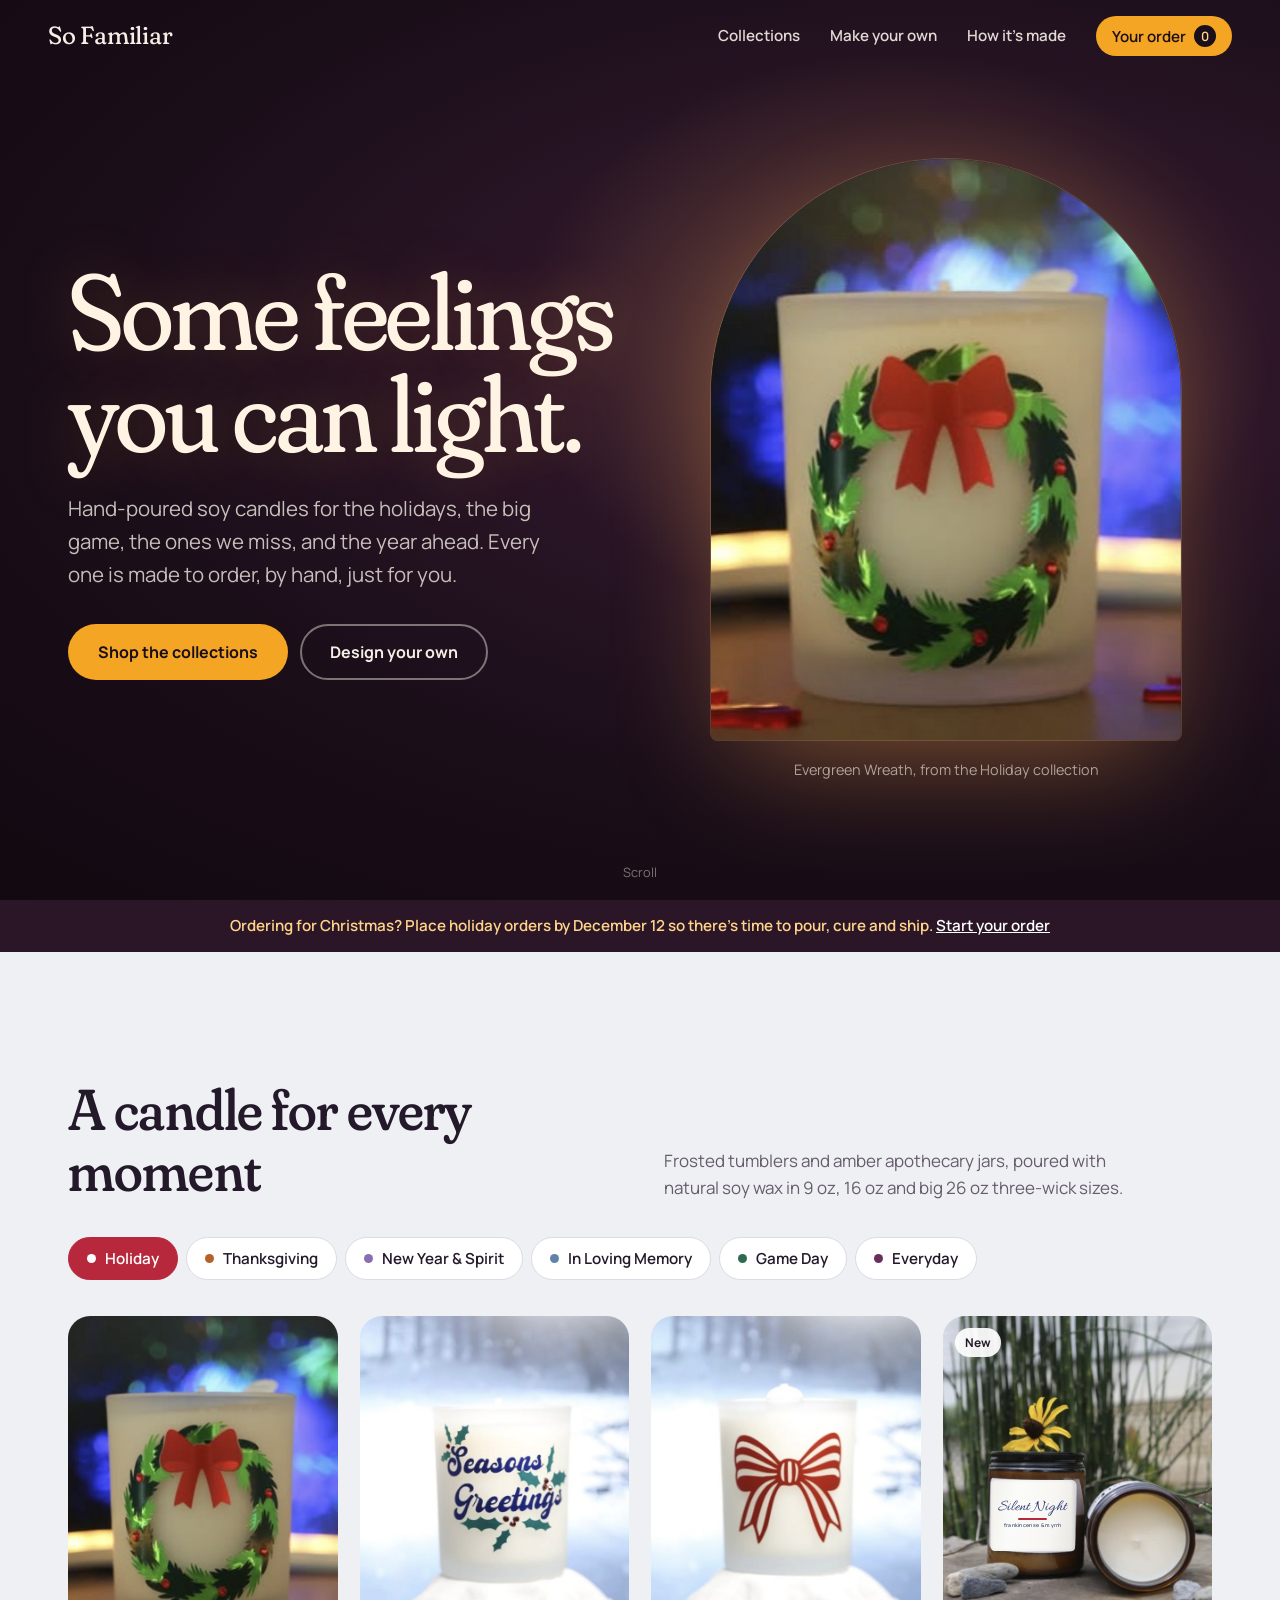
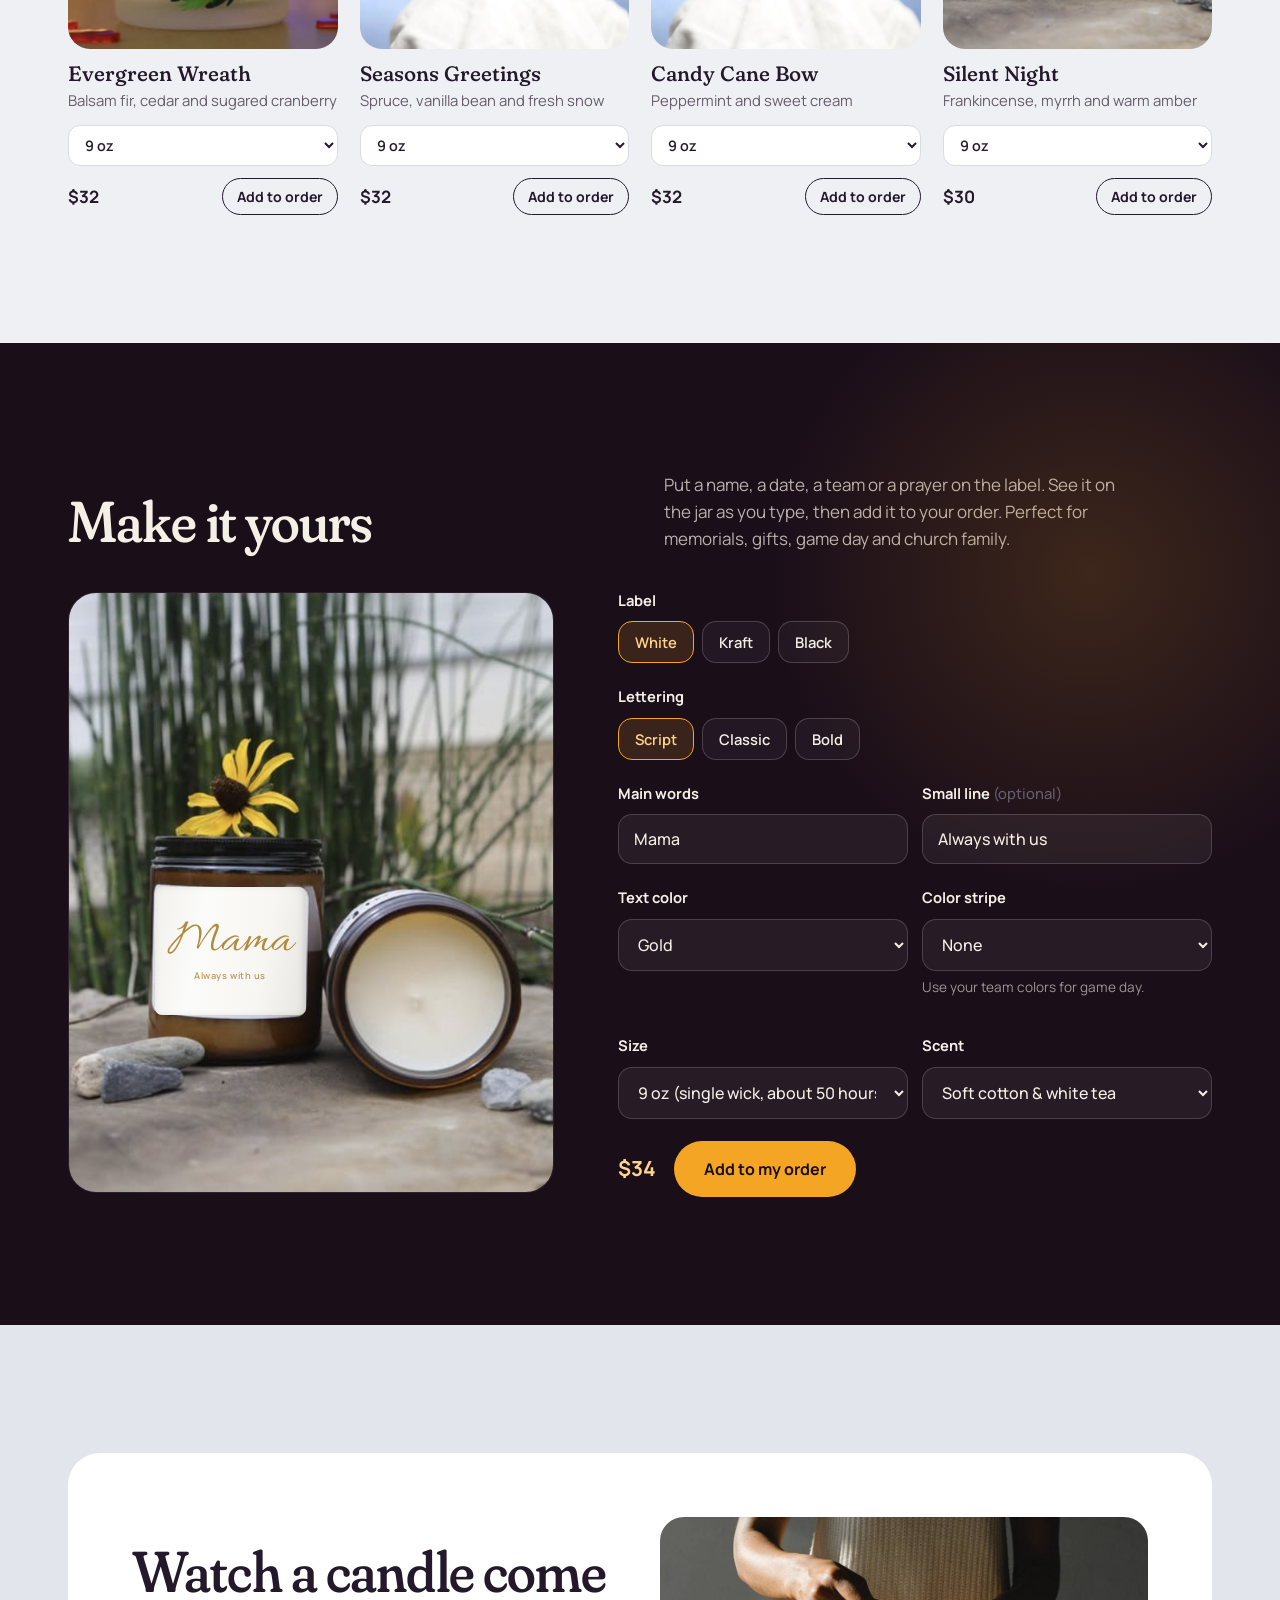
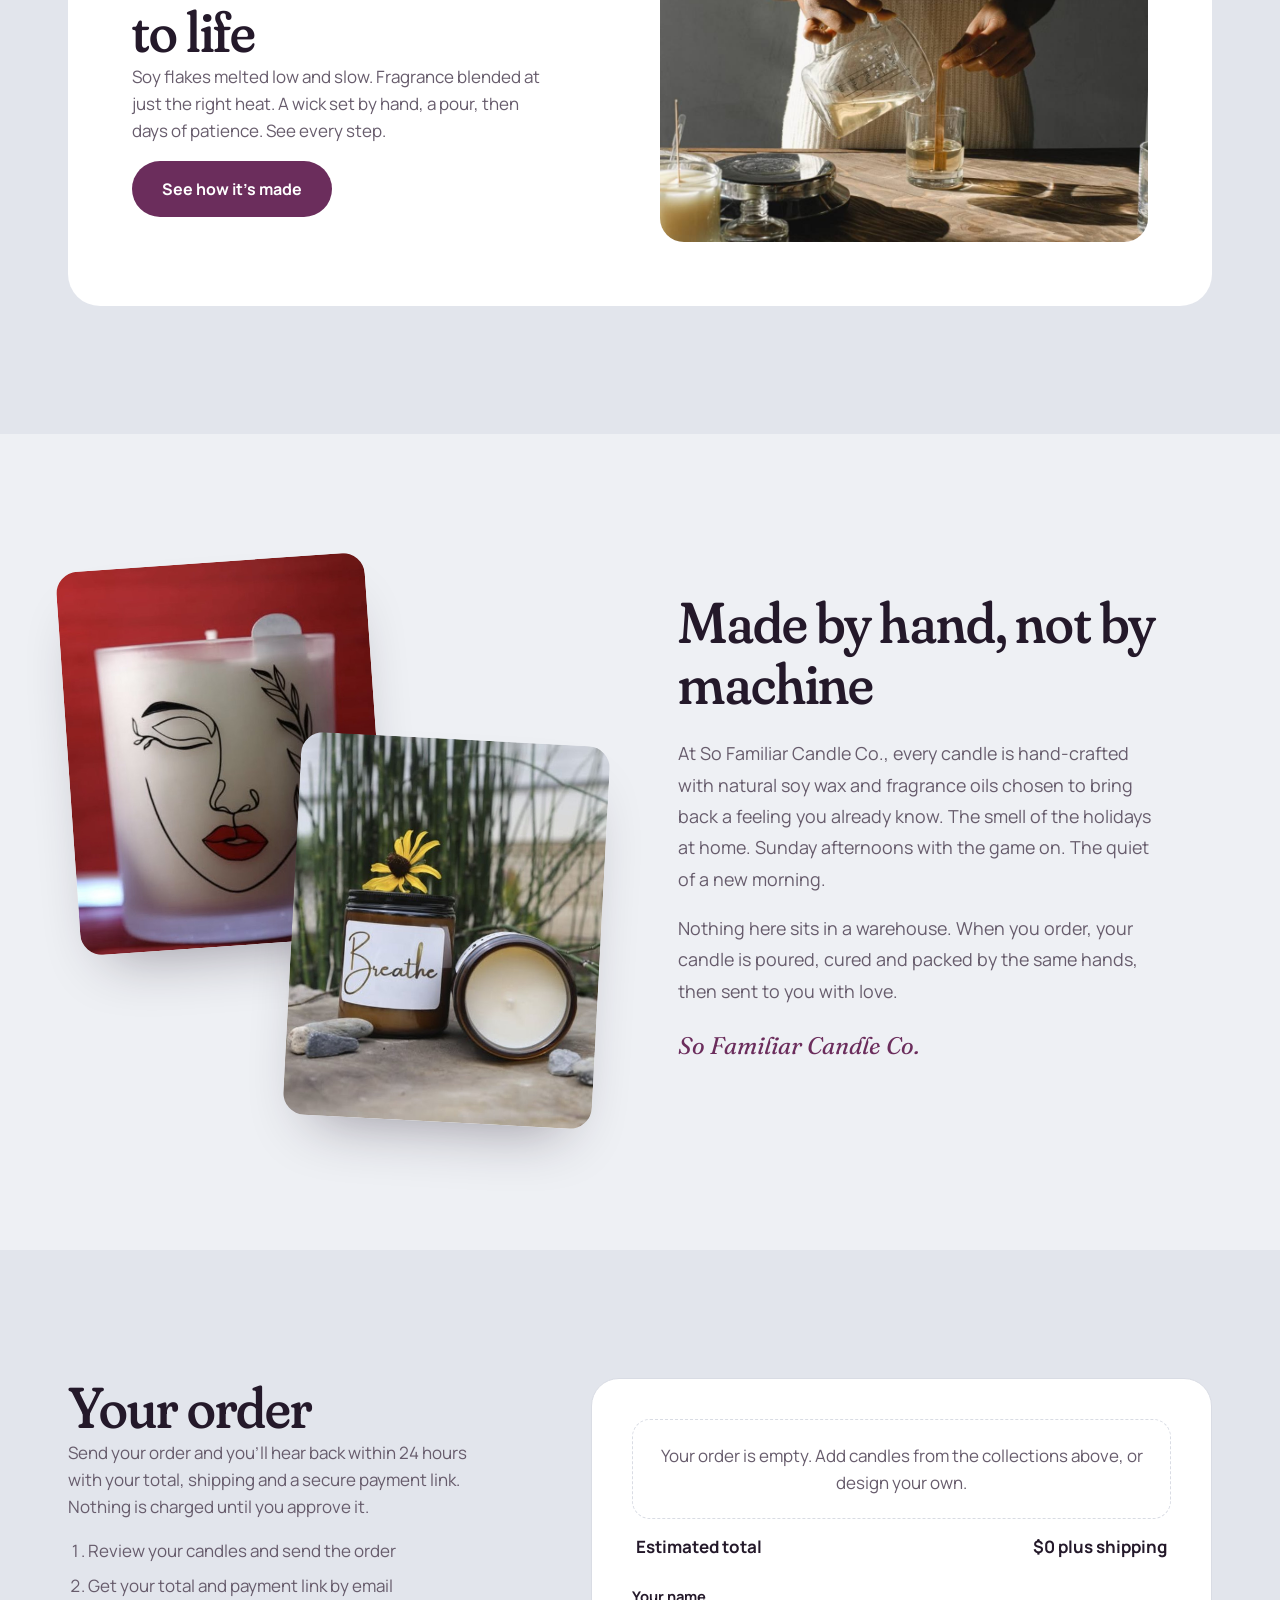
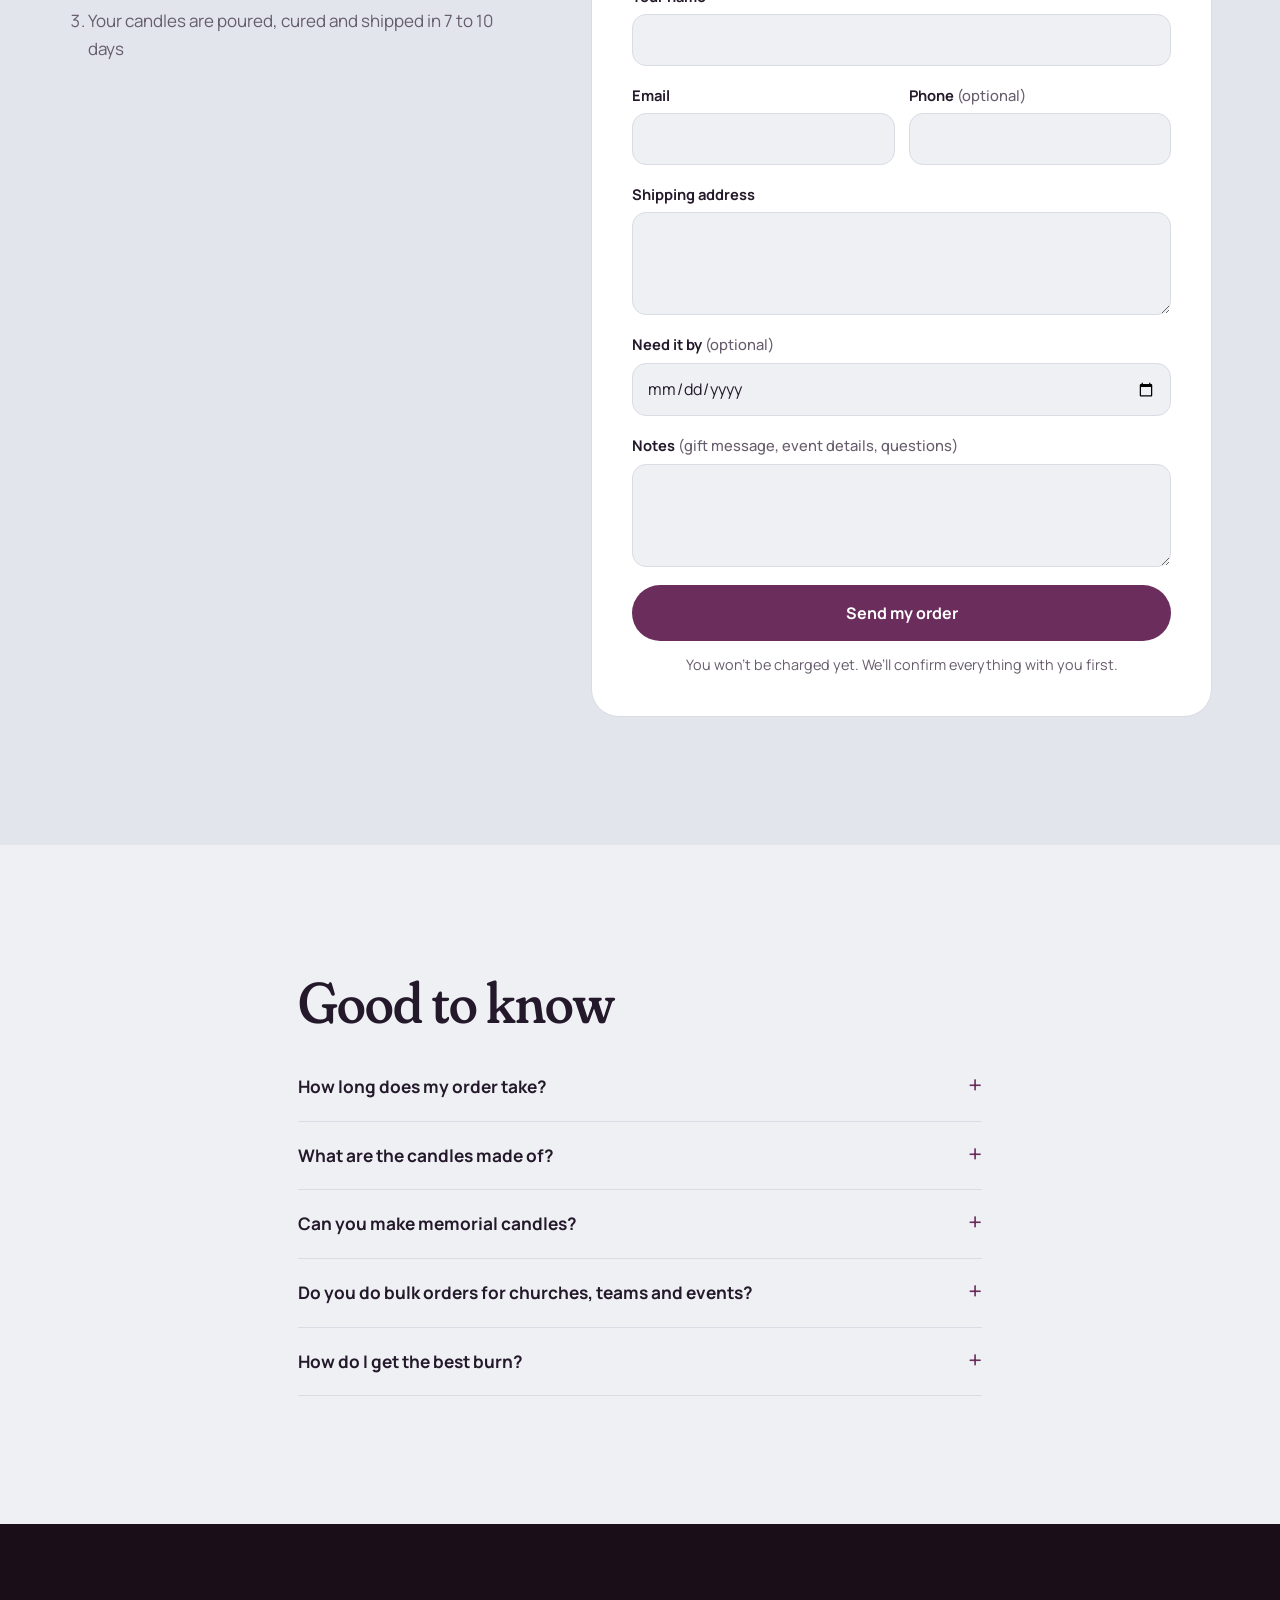
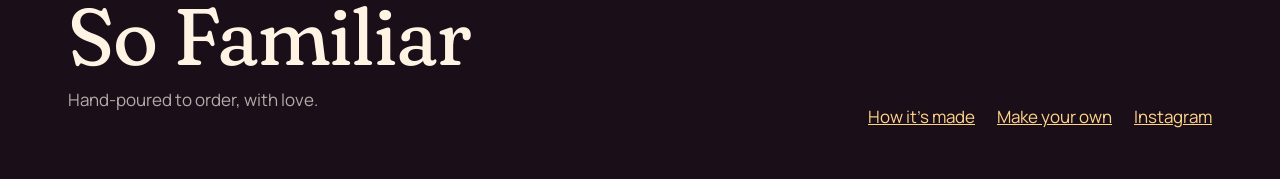
==== public/index.html @ a7be4fa4 "Add Cloudflare Workers config and move site into public/ Co-Authored-By: Claude Opus 5.5 <noreply@an" ====
<!doctype html>
<html lang="en">
<head>
<meta charset="utf-8">
<meta name="viewport" content="width=device-width, initial-scale=1">
<title>So Familiar Candles</title>
<meta name="description" content="Hand-poured soy candles, made to order. Holiday, Thanksgiving, New Year, game day, and candles for the ones we miss.">
<link rel="preconnect" href="https://fonts.googleapis.com">
<link rel="preconnect" href="https://fonts.gstatic.com" crossorigin>
<link href="https://fonts.googleapis.com/css2?family=Allura&family=Fraunces:ital,opsz,wght,SOFT@0,9..144,300..700,0..100;1,9..144,300..700,0..100&family=Manrope:wght@400;500;600;700&display=swap" rel="stylesheet">
<link rel="stylesheet" href="styles.css">
</head>
<body>

<header class="topbar" id="topbar">
  <a class="wordmark" href="#top">So Familiar</a>
  <nav aria-label="Main">
    <a class="navlink" href="#collections">Collections</a>
    <a class="navlink" href="#custom">Make your own</a>
    <a class="navlink" href="craft.html">How it’s made</a>
    <a class="cart-pill" id="cartPill" href="#order">Your order <span class="count" id="cartCount">0</span></a>
  </nav>
</header>

<main id="top">

<section class="hero" id="hero">
  <div class="wrap hero-grid">
    <div>
      <h1>Some feelings you can light.</h1>
      <p class="lede">Hand-poured soy candles for the holidays, the big game, the ones we miss, and the year ahead. Every one is made to order, by hand, just for you.</p>
      <div class="actions">
        <a class="btn btn-ember" href="#collections">Shop the collections</a>
        <a class="btn btn-ghost" href="#custom">Design your own</a>
      </div>
    </div>
    <figure class="hero-stage">
      <div class="hero-frame" id="heroFrame"><div class="flicker" aria-hidden="true"></div></div>
      <figcaption class="hero-caption" id="heroCaption" aria-live="polite"></figcaption>
    </figure>
  </div>
  <div class="scroll-cue" aria-hidden="true">Scroll</div>
</section>

<div class="season-strip">Ordering for Christmas? Place holiday orders by December 12 so there’s time to pour, cure and ship. <a href="#order">Start your order</a></div>

<section class="section" id="collections">
  <div class="wrap">
    <div class="head">
      <h2>A candle for every moment</h2>
      <p>Frosted tumblers and amber apothecary jars, poured with natural soy wax in 9 oz, 16 oz and big 26 oz three-wick sizes.</p>
    </div>
    <div class="tabs" role="tablist" aria-label="Collections" id="tabs"></div>
    <div class="grid" id="grid"></div>
  </div>
</section>

<section class="section builder" id="custom">
  <div class="wrap">
    <div class="head">
      <h2>Make it yours</h2>
      <p>Put a name, a date, a team or a prayer on the label. See it on the jar as you type, then add it to your order. Perfect for memorials, gifts, game day and church family.</p>
    </div>
    <div class="builder-grid">
      <div class="preview-stage" id="preview" aria-live="polite"></div>
      <div class="controls">
        <div class="control">
          <span class="lab" id="bgLab">Label</span>
          <div class="seg" id="bgSeg" role="group" aria-labelledby="bgLab">
            <button type="button" data-b="white" aria-pressed="true">White</button>
            <button type="button" data-b="kraft" aria-pressed="false">Kraft</button>
            <button type="button" data-b="black" aria-pressed="false">Black</button>
          </div>
        </div>
        <div class="control">
          <span class="lab" id="styleLab">Lettering</span>
          <div class="seg" id="styleSeg" role="group" aria-labelledby="styleLab">
            <button type="button" data-s="script" aria-pressed="true">Script</button>
            <button type="button" data-s="classic" aria-pressed="false">Classic</button>
            <button type="button" data-s="bold" aria-pressed="false">Bold</button>
          </div>
        </div>
        <div class="row2">
          <div class="control">
            <label for="line1">Main words</label>
            <input id="line1" type="text" maxlength="16" value="Mama" autocomplete="off">
          </div>
          <div class="control">
            <label for="line2">Small line <span class="opt">(optional)</span></label>
            <input id="line2" type="text" maxlength="26" value="Always with us" autocomplete="off">
          </div>
        </div>
        <div class="row2">
          <div class="control">
            <label for="ink">Text color</label>
            <select id="ink">
              <option value="#B08A3E">Gold</option>
              <option value="#D7B46A">Champagne gold</option>
              <option value="#1E1B1F">Black</option>
              <option value="#3A2414">Espresso</option>
              <option value="#1F2E6B">Navy</option>
              <option value="#2C4A6B">Slate blue</option>
              <option value="#8A4A1C">Burnt orange</option>
              <option value="#9A6A2A">Bronze</option>
              <option value="#B8283C">Red</option>
              <option value="#2E6B4E">Green</option>
              <option value="#5A2D82">Purple</option>
              <option value="#F3E7D3">Cream</option>
            </select>
          </div>
          <div class="control">
            <label for="accent">Color stripe</label>
            <select id="accent">
              <option value="">None</option>
              <option value="#C9A04A">Gold</option>
              <option value="#B8283C">Red</option>
              <option value="#2E6B4E">Green</option>
              <option value="#1F2E6B">Navy</option>
              <option value="#5A2D82">Purple</option>
              <option value="#E07B2C">Orange</option>
              <option value="#5F83A8">Sky blue</option>
              <option value="#111111">Black</option>
            </select>
            <p class="hint">Use your team colors for game day.</p>
          </div>
        </div>
        <div class="row2">
          <div class="control">
            <label for="cSize">Size</label>
            <select id="cSize"></select>
          </div>
          <div class="control">
            <label for="cScent">Scent</label>
            <select id="cScent"></select>
          </div>
        </div>
        <div class="builder-buy">
          <span class="price" id="cPrice">$34</span>
          <button type="button" class="btn btn-ember" id="addCustom">Add to my order</button>
        </div>
      </div>
    </div>
  </div>
</section>

<section class="section craft-teaser">
  <div class="wrap">
    <div class="teaser-card">
      <div>
        <h2>Watch a candle come to life</h2>
        <p>Soy flakes melted low and slow. Fragrance blended at just the right heat. A wick set by hand, a pour, then days of patience. See every step.</p>
        <a class="btn btn-plum" href="craft.html">See how it’s made</a>
      </div>
      <div class="teaser-photo"><img src="img/step-pour.jpg" alt="Melted wax being poured into a candle jar" loading="lazy"></div>
    </div>
  </div>
</section>

<section class="section">
  <div class="wrap story">
    <div class="story-photos">
      <img src="img/muse.jpg" alt="Frosted So Familiar candle with a line-art face design" loading="lazy">
      <img src="img/breathe.jpg" alt="Amber jar So Familiar candle labeled Breathe" loading="lazy">
    </div>
    <div>
      <h2>Made by hand, not by machine</h2>
      <p>At So Familiar Candle Co., every candle is hand-crafted with natural soy wax and fragrance oils chosen to bring back a feeling you already know. The smell of the holidays at home. Sunday afternoons with the game on. The quiet of a new morning.</p>
      <p>Nothing here sits in a warehouse. When you order, your candle is poured, cured and packed by the same hands, then sent to you with love.</p>
      <p class="sign">So Familiar Candle Co.</p>
    </div>
  </div>
</section>

<section class="section" id="order" style="background: var(--frost-2)">
  <div class="wrap order-wrap">
    <div class="order-side">
      <h2>Your order</h2>
      <p>Send your order and you’ll hear back within 24 hours with your total, shipping and a secure payment link. Nothing is charged until you approve it.</p>
      <ol>
        <li>Review your candles and send the order</li>
        <li>Get your total and payment link by email</li>
        <li>Your candles are poured, cured and shipped in 7 to 10 days</li>
      </ol>
    </div>
    <div class="form-card" id="formCard">
      <ul class="cart-list" id="cartList"></ul>
      <div class="cart-total" id="cartTotal" hidden><span>Estimated total</span><span id="cartSum">$0</span></div>
      <form name="order" id="orderForm" method="POST" action="/thank-you">
        <p class="hp"><label>Leave this empty <input name="bot-field" tabindex="-1" autocomplete="off"></label></p>
        <input type="hidden" name="items" id="itemsField">
        <p class="form-error" id="formError" role="alert"></p>
        <div class="field"><label for="name">Your name</label><input id="name" name="name" autocomplete="name" required></div>
        <div class="row">
          <div class="field"><label for="email">Email</label><input id="email" name="email" type="email" autocomplete="email" required></div>
          <div class="field"><label for="phone">Phone <span class="opt">(optional)</span></label><input id="phone" name="phone" type="tel" autocomplete="tel"></div>
        </div>
        <div class="field"><label for="address">Shipping address</label><textarea id="address" name="address" rows="3" autocomplete="street-address" required></textarea></div>
        <div class="row">
          <div class="field"><label for="needby">Need it by <span class="opt">(optional)</span></label><input id="needby" name="needby" type="date"></div>
        </div>
        <div class="field"><label for="notes">Notes <span class="opt">(gift message, event details, questions)</span></label><textarea id="notes" name="notes" rows="3"></textarea></div>
        <button class="btn btn-plum" type="submit" id="sendBtn">Send my order</button>
        <p class="form-note">You won’t be charged yet. We’ll confirm everything with you first.</p>
      </form>
    </div>
  </div>
</section>

<section class="section">
  <div class="wrap faq">
    <h2 style="margin-bottom: 20px">Good to know</h2>
    <details><summary>How long does my order take?</summary><p>Most orders ship in 7 to 10 days. Each candle is poured after you order and cures before it ships, so the scent is strong when you light it. Ordering for a holiday or event? Add your date and we’ll plan around it.</p></details>
    <details><summary>What are the candles made of?</summary><p>Natural soy wax, cotton wicks and fragrance oils, poured into frosted glass, matte black glass or amber apothecary jars you can reuse.</p></details>
    <details><summary>Can you make memorial candles?</summary><p>Yes. Use “Make it yours” to add a name and dates, or mention a photo in your notes and we’ll reach out about a photo label. Many families order several for a service or repast.</p></details>
    <details><summary>Do you do bulk orders for churches, teams and events?</summary><p>Yes. Holiday gifts, church anniversaries, team parties, weddings and showers. Put the quantity and date in your notes and we’ll send a quote.</p></details>
    <details><summary>How do I get the best burn?</summary><p>On the first light, let the wax melt all the way to the edge, usually 2 to 3 hours. Trim the wick to a quarter inch before every burn after that.</p></details>
  </div>
</section>

</main>

<footer class="footer">
  <div class="wrap footer-grid">
    <div>
      <span class="wordmark">So Familiar</span>
      <p>Hand-poured to order, with love.</p>
    </div>
    <nav aria-label="Footer">
      <a href="craft.html">How it’s made</a>
      <a href="#custom">Make your own</a>
      <a href="https://www.instagram.com/sofamiliarcandles">Instagram</a>
    </nav>
  </div>
</footer>

<script src="app.js"></script>
</body>
</html>
---- public/styles.css ----
:root {
  --night: #1A0E19;
  --night-2: #2A1627;
  --ember: #F5A524;
  --glow: #FFD48A;
  --frost: #EEF0F4;
  --frost-2: #E2E5EC;
  --paper: #FFFFFF;
  --ink: #24192A;
  --ink-soft: #675C6C;
  --plum: #6B2D5C;
  --plum-deep: #4A1D40;
  --line: #D9DCE4;

  --c-holiday: #B8283C;
  --c-thanks: #B5612A;
  --c-newyear: #8A6FB0;
  --c-memory: #5F83A8;
  --c-game: #2E6B4E;
  --c-everyday: #6B2D5C;

  --display: "Fraunces", Georgia, serif;
  --body: "Manrope", system-ui, sans-serif;
  color-scheme: light;
}

* { box-sizing: border-box; }
html { scroll-behavior: smooth; }
@media (prefers-reduced-motion: reduce) { html { scroll-behavior: auto; } }
body {
  margin: 0; background: var(--frost); color: var(--ink);
  font-family: var(--body); font-size: 1.0625rem; line-height: 1.6;
  -webkit-font-smoothing: antialiased;
}
img { max-width: 100%; display: block; }
h1, h2, h3 {
  font-family: var(--display); font-weight: 500; line-height: 1.05; margin: 0;
  font-variation-settings: "SOFT" 100, "opsz" 96;
}
h2 { font-size: clamp(2.2rem, 5vw, 3.6rem); letter-spacing: -.015em; }
h3 { font-size: 1.3rem; font-variation-settings: "SOFT" 100, "opsz" 24; }
p { margin: 0 0 1em; }
a { color: inherit; }
:focus-visible { outline: 3px solid var(--ember); outline-offset: 3px; border-radius: 6px; }
.wrap { max-width: 1240px; margin: 0 auto; padding: 0 clamp(16px, 4vw, 48px); }

/* ---------- Top bar ---------- */
.topbar {
  position: fixed; inset: 0 0 auto 0; z-index: 50;
  display: flex; align-items: center; justify-content: space-between; gap: 16px;
  padding: 16px clamp(16px, 4vw, 48px);
  color: #F6EFE6; transition: background .3s, color .3s, box-shadow .3s;
}
.topbar.solid.dark { background: rgba(26,14,25,.82); color: #F6EFE6; box-shadow: 0 1px 0 rgba(255,255,255,.08); }
.topbar.solid { background: rgba(238,240,244,.86); backdrop-filter: blur(14px); color: var(--ink); box-shadow: 0 1px 0 var(--line); }
.wordmark { font-family: var(--display); font-size: 1.55rem; text-decoration: none; font-variation-settings: "SOFT" 100, "opsz" 48; letter-spacing: -.01em; }
.topbar nav { display: flex; align-items: center; gap: clamp(14px, 2.4vw, 30px); }
.topbar nav a { text-decoration: none; font-weight: 600; font-size: .95rem; opacity: .9; }
.topbar nav a:hover { opacity: 1; }
.cart-pill {
  display: inline-flex; align-items: center; gap: 8px; border: 0; cursor: pointer;
  background: var(--ember); color: var(--night); font: 700 .95rem var(--body);
  padding: 9px 16px; border-radius: 999px; text-decoration: none; opacity: 1 !important;
}
.cart-pill .count { background: var(--night); color: var(--glow); border-radius: 999px; min-width: 22px; height: 22px; display: inline-grid; place-items: center; font-size: .8rem; padding: 0 6px; }
.cart-pill.bump { animation: bump .45s ease; }
@keyframes bump { 40% { transform: scale(1.12); } }
@media (max-width: 760px) { .topbar nav a.navlink { display: none; } }

/* ---------- Buttons ---------- */
.btn {
  display: inline-flex; align-items: center; justify-content: center; gap: 10px;
  font: 700 1rem var(--body); text-decoration: none; cursor: pointer;
  padding: 15px 28px; border-radius: 999px; border: 2px solid transparent;
  transition: transform .15s ease, background .2s, color .2s;
}
.btn:active { transform: scale(.97); }
.btn-ember { background: var(--ember); color: var(--night); }
.btn-ember:hover { background: var(--glow); }
.btn-ghost { border-color: rgba(246,239,230,.45); color: #F6EFE6; background: transparent; }
.btn-ghost:hover { border-color: #F6EFE6; }
.btn-plum { background: var(--plum); color: #fff; }
.btn-plum:hover { background: var(--plum-deep); }

/* ---------- Hero ---------- */
.hero {
  position: relative; min-height: 100svh; overflow: hidden;
  background: radial-gradient(120% 90% at 72% 40%, #3A1C33 0%, var(--night) 55%, #0F070E 100%);
  color: #F6EFE6; display: grid; align-items: center;
}
.hero::after { /* light spill that grows when the candle is lit */
  content: ""; position: absolute; inset: 0; pointer-events: none;
  background: radial-gradient(42% 46% at 70% 38%, rgba(255,190,90,.30), rgba(255,160,60,0) 70%);
  opacity: 0; transition: opacity 2.2s ease .5s;
}
.hero.lit::after { opacity: 1; }
.hero-grid {
  position: relative; z-index: 2; width: 100%;
  display: grid; grid-template-columns: 1.05fr .95fr; gap: 24px; align-items: center;
  padding-top: 110px; padding-bottom: 70px;
}
.hero h1 {
  font-size: clamp(3.1rem, 8.4vw, 7.4rem); letter-spacing: -.03em; line-height: .95;
  font-weight: 400; max-width: 9ch;
  color: #5B4252; transition: color 2s ease .6s, text-shadow 2s ease .6s;
}
.hero.lit h1 { color: #FFF4E4; text-shadow: 0 0 60px rgba(255,180,80,.25); }
.hero .lede { font-size: clamp(1.1rem, 1.6vw, 1.28rem); color: rgba(246,239,230,.78); max-width: 40ch; margin: 28px 0 34px; opacity: 0; transform: translateY(8px); transition: opacity 1s ease 1.6s, transform 1s ease 1.6s; }
.hero .actions { display: flex; gap: 12px; flex-wrap: wrap; opacity: 0; transition: opacity 1s ease 2s; }
.hero.lit .lede, .hero.lit .actions { opacity: 1; transform: none; }

.hero-stage { position: relative; height: min(78vh, 680px); display: grid; place-items: end center; }
.hero-stage .jar-slot { position: absolute; inset: 0 0 64px 0; opacity: 0; transition: opacity 1.1s ease; }
.hero-stage .jar-slot.on { opacity: 1; }
.hero-stage .jar-slot svg { position: absolute; inset: 0; width: 100%; height: 100%; overflow: visible; }
#smoke { position: absolute; inset: 0; width: 100%; height: 100%; pointer-events: none; z-index: 3; }
.hero-caption {
  position: absolute; left: 50%; bottom: 0; transform: translateX(-50%); z-index: 4; max-width: 100%; overflow-x: auto;
  display: flex; gap: 6px; align-items: center; padding: 6px; border-radius: 999px;
  background: rgba(255,255,255,.06); backdrop-filter: blur(10px); border: 1px solid rgba(255,255,255,.1);
  opacity: 0; transition: opacity 1s ease 2.4s; white-space: nowrap;
}
.hero.lit .hero-caption { opacity: 1; }
.hero-caption button {
  border: 0; background: transparent; color: rgba(246,239,230,.7); cursor: pointer;
  font: 600 .82rem var(--body); padding: 7px 12px; border-radius: 999px;
}
.hero-caption button[aria-pressed="true"] { background: rgba(255,212,138,.16); color: var(--glow); }
.scroll-cue { position: absolute; left: 50%; bottom: 18px; transform: translateX(-50%); z-index: 2; color: rgba(246,239,230,.45); font-size: .8rem; }

/* flame motion */
.flame-outer { transform-box: fill-box; transform-origin: 50% 100%; animation: flick 2.3s ease-in-out infinite; }
.flame-inner { transform-box: fill-box; transform-origin: 50% 100%; animation: flick 1.7s ease-in-out infinite reverse; }
@keyframes flick {
  0%,100% { transform: scale(1,1) skewX(0deg); }
  25% { transform: scale(.95,1.06) skewX(-3deg); }
  55% { transform: scale(1.04,.96) skewX(2deg); }
  80% { transform: scale(.98,1.03) skewX(-1deg); }
}
.hero .flame-group { transform-box: fill-box; transform-origin: 50% 100%; transform: scale(0); transition: transform .9s cubic-bezier(.2,1.6,.4,1) .35s; }
.hero.lit .flame-group { transform: scale(1); }
.hero .jar-glow { opacity: 0; transition: opacity 2s ease .6s; }
.hero.lit .jar-glow { opacity: 1; }

@media (max-width: 860px) {
  .hero-grid { grid-template-columns: 1fr; padding-top: 92px; text-align: left; }
  .hero-stage { order: -1; height: 44vh; }
  .hero h1 { max-width: 11ch; }
  .hero-caption { bottom: 0; }
  .hero-caption button { padding: 7px 9px; font-size: .78rem; }
  .scroll-cue { display: none; }
}

/* ---------- Season strip ---------- */
.season-strip { background: var(--night-2); color: var(--glow); text-align: center; padding: 14px 16px; font-weight: 600; font-size: .95rem; }
.season-strip a { color: #fff; }

/* ---------- Collections ---------- */
section[id] { scroll-margin-top: 70px; }
.section { padding: clamp(72px, 10vw, 128px) 0; }
.head { display: grid; grid-template-columns: 1fr 1fr; gap: 24px 48px; align-items: end; margin-bottom: 36px; }
.head p { color: var(--ink-soft); max-width: 46ch; margin: 0; }
@media (max-width: 760px) { .head { grid-template-columns: 1fr; } }

.tabs { display: flex; gap: 8px; flex-wrap: wrap; margin-bottom: 36px; }
.tab {
  --c: var(--plum);
  display: inline-flex; align-items: center; gap: 9px; cursor: pointer;
  border: 1.5px solid var(--line); background: var(--paper); color: var(--ink);
  font: 600 .95rem var(--body); padding: 10px 18px; border-radius: 999px; transition: all .2s;
}
.tab::before { content: ""; width: 9px; height: 9px; border-radius: 50%; background: var(--c); }
.tab:hover { border-color: var(--c); }
.tab[aria-selected="true"] { background: var(--c); border-color: var(--c); color: #fff; }
.tab[aria-selected="true"]::before { background: #fff; }

.grid { display: grid; grid-template-columns: repeat(4, 1fr); gap: 28px 22px; }
@media (max-width: 1080px) { .grid { grid-template-columns: repeat(3, 1fr); } }
@media (max-width: 780px) { .grid { grid-template-columns: repeat(2, 1fr); gap: 22px 14px; } }

.card { display: flex; flex-direction: column; }
.card[hidden] { display: none; }
.card .media {
  --c: var(--plum);
  position: relative; aspect-ratio: 4 / 5; border-radius: 22px; overflow: hidden; margin-bottom: 14px;
  background: radial-gradient(90% 70% at 50% 35%, color-mix(in srgb, var(--c) 22%, #fff) 0%, color-mix(in srgb, var(--c) 55%, #1a1020) 100%);
}
.card .media img { width: 100%; height: 100%; object-fit: cover; transition: transform .6s ease; }
.card:hover .media img { transform: scale(1.04); }
.card .media svg { position: absolute; inset: 10% 14% 4%; width: 72%; height: 86%; }
.badge { position: absolute; top: 12px; left: 12px; background: rgba(255,255,255,.92); color: var(--ink); font-weight: 700; font-size: .75rem; padding: 5px 10px; border-radius: 999px; }
.card h3 { margin-bottom: 4px; }
.card .notes { color: var(--ink-soft); font-size: .93rem; margin: 0 0 12px; }
.card .buy { margin-top: auto; display: flex; align-items: center; justify-content: space-between; gap: 10px; }
.price { font-weight: 700; }
.add {
  border: 1.5px solid var(--ink); background: transparent; color: var(--ink); cursor: pointer;
  font: 700 .88rem var(--body); padding: 8px 14px; border-radius: 999px; transition: all .2s;
}
.add:hover { background: var(--ink); color: #fff; }
.add.added { background: var(--c-game); border-color: var(--c-game); color: #fff; }

/* ---------- Builder ---------- */
.builder { background: var(--night); color: #F6EFE6; position: relative; overflow: hidden; }
.builder::before { content: ""; position: absolute; width: 700px; height: 700px; right: -160px; top: -120px; background: radial-gradient(circle, rgba(245,165,36,.16), transparent 65%); pointer-events: none; }
.builder .head p { color: rgba(246,239,230,.72); }
.builder-grid { display: grid; grid-template-columns: .9fr 1.1fr; gap: clamp(28px, 5vw, 72px); align-items: center; position: relative; }
.preview-stage { position: relative; height: 520px; border-radius: 28px; background: radial-gradient(70% 60% at 50% 40%, #3A1C33, #160B15); border: 1px solid rgba(255,255,255,.08); }
.preview-stage svg { position: absolute; inset: 8% 6% 4%; width: 88%; height: 88%; overflow: visible; }
.controls { display: grid; gap: 22px; }
.control label, .control .lab { display: block; font-weight: 700; font-size: .92rem; margin-bottom: 9px; color: #F6EFE6; }
.seg { display: flex; flex-wrap: wrap; gap: 8px; }
.seg button {
  border: 1.5px solid rgba(255,255,255,.18); background: rgba(255,255,255,.04); color: #F6EFE6; cursor: pointer;
  font: 600 .92rem var(--body); padding: 10px 16px; border-radius: 14px; transition: all .2s;
}
.seg button[aria-pressed="true"] { border-color: var(--ember); background: rgba(245,165,36,.14); color: var(--glow); }
.builder input[type=text], .builder select {
  width: 100%; font: 500 1rem var(--body); color: #F6EFE6; background: rgba(255,255,255,.06);
  border: 1.5px solid rgba(255,255,255,.16); border-radius: 14px; padding: 13px 15px;
}
.builder select option { color: var(--ink); }
.builder input:focus, .builder select:focus { outline: none; border-color: var(--ember); }
.builder .row2 { display: grid; grid-template-columns: 1fr 1fr; gap: 14px; }
.builder .hint { font-size: .85rem; color: rgba(246,239,230,.6); margin-top: 6px; }
.builder-buy { display: flex; align-items: center; gap: 18px; flex-wrap: wrap; }
.builder-buy .price { font-size: 1.3rem; color: var(--glow); }
@media (max-width: 900px) { .builder-grid { grid-template-columns: 1fr; } .preview-stage { height: 380px; } }
@media (max-width: 480px) { .builder .row2 { grid-template-columns: 1fr; } }

/* ---------- Craft teaser ---------- */
.craft-teaser { background: var(--frost-2); }
.teaser-card {
  display: grid; grid-template-columns: 1fr 1fr; align-items: center; gap: 40px;
  background: var(--paper); border-radius: 32px; padding: clamp(28px, 5vw, 64px); overflow: hidden;
}
.teaser-card p { color: var(--ink-soft); max-width: 42ch; }
.mini-pour { height: 320px; display: grid; place-items: center; }
.mini-pour svg { height: 100%; width: auto; }
@media (max-width: 820px) { .teaser-card { grid-template-columns: 1fr; } .mini-pour { height: 240px; order: -1; } }

/* ---------- Story ---------- */
.story { display: grid; grid-template-columns: 1fr 1fr; gap: clamp(28px, 6vw, 88px); align-items: center; }
.story-photos { position: relative; height: 560px; }
.story-photos img { position: absolute; width: 58%; border-radius: 22px; box-shadow: 0 30px 60px -30px rgba(36,25,42,.45); }
.story-photos img:nth-child(1) { left: 0; top: 0; transform: rotate(-4deg); }
.story-photos img:nth-child(2) { right: 0; bottom: 0; transform: rotate(3deg); }
.story h2 { margin-bottom: 24px; }
.story p { color: var(--ink-soft); font-size: 1.12rem; line-height: 1.75; max-width: 44ch; }
.story .sign { font-family: var(--display); font-style: italic; font-size: 1.5rem; color: var(--plum); }
@media (max-width: 860px) { .story { grid-template-columns: 1fr; } .story-photos { height: 380px; } }

/* ---------- Order ---------- */
.order-wrap { display: grid; grid-template-columns: .85fr 1.15fr; gap: clamp(28px, 5vw, 64px); align-items: start; }
.order-side { position: sticky; top: 100px; }
.order-side p { color: var(--ink-soft); max-width: 40ch; }
.order-side ol { padding-left: 20px; color: var(--ink-soft); margin: 0; }
.order-side li { margin-bottom: 8px; }
.form-card { background: var(--paper); border-radius: 28px; padding: clamp(22px, 4vw, 40px); border: 1px solid var(--line); }
.cart-list { list-style: none; margin: 0 0 22px; padding: 0; border: 1.5px dashed var(--line); border-radius: 18px; }
.cart-list li { display: flex; justify-content: space-between; align-items: center; gap: 12px; padding: 14px 16px; }
.cart-list li + li { border-top: 1px solid var(--line); }
.cart-list .item-name { font-weight: 700; }
.cart-list .item-sub { color: var(--ink-soft); font-size: .88rem; }
.cart-list .empty { color: var(--ink-soft); justify-content: center; text-align: center; padding: 22px; }
.qty-ctl { display: flex; align-items: center; gap: 6px; }
.qty-ctl button { width: 30px; height: 30px; border-radius: 50%; border: 1.5px solid var(--line); background: #fff; cursor: pointer; font-weight: 700; color: var(--ink); }
.cart-total { display: flex; justify-content: space-between; font-weight: 700; margin: -8px 4px 24px; }
.field { display: flex; flex-direction: column; margin-bottom: 18px; }
.row { display: flex; gap: 14px; flex-wrap: wrap; }
.row .field { flex: 1 1 200px; }
.form-card label { font-weight: 700; font-size: .92rem; margin-bottom: 6px; }
.opt { font-weight: 500; color: var(--ink-soft); }
.form-card input, .form-card textarea {
  font: inherit; font-size: 1rem; color: var(--ink); width: 100%;
  padding: 12px 14px; border: 1.5px solid var(--line); border-radius: 14px; background: var(--frost);
}
.form-card input:focus, .form-card textarea:focus { outline: none; border-color: var(--plum); background: #fff; box-shadow: 0 0 0 4px rgba(245,165,36,.3); }
.hp { position: absolute; left: -9999px; }
.form-card .btn { width: 100%; }
.form-note { text-align: center; color: var(--ink-soft); font-size: .9rem; margin: 12px 0 0; }
.form-error { color: var(--c-holiday); font-weight: 600; margin: 0 0 14px; display: none; }
.form-done { text-align: center; padding: 40px 10px; }
.form-done h3 { font-size: 2rem; margin-bottom: 12px; }
@media (max-width: 860px) { .order-wrap { grid-template-columns: 1fr; } .order-side { position: static; } }

/* ---------- FAQ ---------- */
.faq { max-width: 780px; margin: 0 auto; }
details { border-bottom: 1px solid var(--line); padding: 20px 0; }
summary { cursor: pointer; list-style: none; font-weight: 700; font-size: 1.08rem; display: flex; justify-content: space-between; gap: 16px; }
summary::-webkit-details-marker { display: none; }
summary::after { content: "+"; font-family: var(--display); font-size: 1.6rem; line-height: 1; color: var(--plum); transition: transform .25s; }
details[open] summary::after { transform: rotate(45deg); }
details p { color: var(--ink-soft); margin: 12px 0 0; }

/* ---------- Footer ---------- */
.footer { background: var(--night); color: rgba(246,239,230,.7); padding: 72px 0 48px; }
.footer-grid { display: flex; justify-content: space-between; gap: 32px; flex-wrap: wrap; align-items: end; }
.footer .wordmark { font-size: clamp(2.6rem, 7vw, 5rem); color: #FFF4E4; display: block; line-height: 1; margin-bottom: 10px; }
.footer a { color: var(--glow); }
.footer nav { display: flex; gap: 22px; flex-wrap: wrap; }

/* ---------- Craft page ---------- */
.craft-hero { background: var(--night); color: #F6EFE6; padding: 150px 0 80px; }
.craft-hero h1 { font-size: clamp(2.8rem, 7vw, 6rem); letter-spacing: -.03em; font-weight: 400; max-width: 12ch; color: #FFF4E4; }
.craft-hero p { color: rgba(246,239,230,.75); font-size: 1.2rem; max-width: 46ch; margin-top: 24px; }
.scrolly { background: var(--night); color: #F6EFE6; }
.scrolly-grid { display: grid; grid-template-columns: .9fr 1.1fr; gap: clamp(24px, 5vw, 72px); }
.steps { padding: 10vh 0 30vh; }
.step { min-height: 78vh; display: flex; flex-direction: column; justify-content: center; opacity: .28; transition: opacity .5s; }
.step.active { opacity: 1; }
.step .num { font-family: var(--display); font-size: 1rem; color: var(--ember); margin-bottom: 12px; font-variation-settings: "SOFT" 100, "opsz" 14; }
.step h2 { font-size: clamp(2rem, 4vw, 3rem); color: #FFF4E4; margin-bottom: 16px; }
.step p { color: rgba(246,239,230,.75); max-width: 40ch; font-size: 1.08rem; }
.step .fact { display: inline-block; margin-top: 6px; padding: 8px 14px; border-radius: 12px; background: rgba(245,165,36,.12); color: var(--glow); font-weight: 600; font-size: .92rem; }
.stage-col { position: relative; }
.stage {
  position: sticky; top: 12vh; height: 76vh; border-radius: 32px; overflow: hidden;
  background: radial-gradient(70% 60% at 50% 45%, #3A1C33, #120911); border: 1px solid rgba(255,255,255,.08);
}
.stage > svg { width: 100%; height: 100%; }
.scene { opacity: 0; transition: opacity .7s ease; }
.stage[data-step="1"] .s1, .stage[data-step="2"] .s2, .stage[data-step="3"] .s3,
.stage[data-step="4"] .s4, .stage[data-step="5"] .s5, .stage[data-step="6"] .s6 { opacity: 1; }
.readout { position: absolute; left: 24px; bottom: 22px; font-weight: 700; color: var(--glow); font-size: 1.05rem; background: rgba(0,0,0,.25); padding: 8px 14px; border-radius: 12px; backdrop-filter: blur(6px); }
.craft-cta { background: var(--frost); text-align: center; }
.craft-cta p { color: var(--ink-soft); max-width: 46ch; margin: 18px auto 30px; }
@media (max-width: 860px) {
  .scrolly-grid { grid-template-columns: 1fr; }
  .stage-col { order: -1; position: sticky; top: 64px; z-index: 5; height: 46vh; }
  .stage { position: relative; top: 0; height: 44vh; border-radius: 22px; }
  .steps { padding: 4vh 0 20vh; }
  .step { min-height: 60vh; }
}

/* scene animations */
.anim-melt { transform-box: fill-box; transform-origin: 50% 100%; animation: melt 4s ease-in-out infinite; }
@keyframes melt { 0% { transform: scaleY(.2); } 60%,100% { transform: scaleY(1); } }
.flake { animation: flakeAway 4s ease-in infinite; transform-box: fill-box; transform-origin: center; }
@keyframes flakeAway { 0%,15% { opacity: 1; transform: scale(1); } 60%,100% { opacity: 0; transform: scale(.3) translateY(10px); } }
.burner path { transform-box: fill-box; transform-origin: 50% 100%; animation: flick 1.2s ease-in-out infinite; }
.steam { animation: steam 3s ease-out infinite; opacity: 0; }
.steam.d2 { animation-delay: 1s; } .steam.d3 { animation-delay: 2s; }
@keyframes steam { 0% { opacity: 0; transform: translateY(0); } 30% { opacity: .55; } 100% { opacity: 0; transform: translateY(-50px); } }
.drop { animation: drop 1.6s ease-in infinite; opacity: 0; }
.drop.d2 { animation-delay: .55s; } .drop.d3 { animation-delay: 1.1s; }
@keyframes drop { 0% { opacity: 0; transform: translateY(0); } 15% { opacity: 1; } 85% { opacity: 1; transform: translateY(92px); } 100% { opacity: 0; transform: translateY(96px); } }
.swirl { transform-box: fill-box; transform-origin: center; animation: spin 3s linear infinite; }
@keyframes spin { to { transform: rotate(360deg); } }
.wick-drop { animation: wickDown 3.6s cubic-bezier(.3,.8,.3,1) infinite; }
@keyframes wickDown { 0% { transform: translateY(-120px); opacity: 0; } 15% { opacity: 1; } 45%,100% { transform: translateY(0); opacity: 1; } }
.clip-in { animation: clipIn 3.6s ease infinite; opacity: 0; }
@keyframes clipIn { 0%,50% { opacity: 0; transform: translateY(-8px); } 65%,100% { opacity: 1; transform: none; } }
.pour-fill { transform-box: fill-box; transform-origin: 50% 100%; animation: fill 4.5s ease-in-out infinite; }
@keyframes fill { 0% { transform: scaleY(0); } 75%,100% { transform: scaleY(1); } }
.pour-stream { transform-box: fill-box; transform-origin: 50% 0%; animation: stream 4.5s ease-in-out infinite; }
@keyframes stream { 0% { transform: scaleY(0); } 8%,72% { transform: scaleY(1); } 80%,100% { transform: scaleY(0); opacity: 0; } }
.sky { transform-box: view-box; transform-origin: 200px 330px; animation: spin 5s linear infinite; }
.decal-in { animation: decalIn 4s ease infinite; }
@keyframes decalIn { 0%,10% { opacity: 0; transform: translateX(-30px); } 35%,100% { opacity: 1; transform: none; } }
.sparkle { transform-box: fill-box; transform-origin: center; animation: twinkle 2s ease-in-out infinite; }
.sparkle.d2 { animation-delay: .7s; } .sparkle.d3 { animation-delay: 1.3s; }
@keyframes twinkle { 0%,100% { opacity: 0; transform: scale(.4); } 50% { opacity: 1; transform: scale(1); } }

@media (prefers-reduced-motion: reduce) {
  *, *::before, *::after { animation-duration: .001ms !important; animation-iteration-count: 1 !important; transition-duration: .001ms !important; transition-delay: 0s !important; }
}

/* thank-you */
.thanks { min-height: 100svh; display: grid; place-items: center; text-align: center; background: var(--night); color: #F6EFE6; padding: 24px; }
.thanks h1 { font-size: clamp(2.6rem, 7vw, 5rem); color: #FFF4E4; margin-bottom: 18px; font-weight: 400; }
.thanks p { color: rgba(246,239,230,.75); max-width: 44ch; margin: 0 auto 28px; }

/* ---------- Real-photo hero ---------- */
.hero-stage { margin: 0; height: auto; display: flex; flex-direction: column; align-items: center; gap: 18px; }
.hero-frame {
  position: relative; width: min(100%, 470px); aspect-ratio: 605 / 748; overflow: hidden;
  border-radius: 999px 999px 28px 28px; background: #2A1627;
  box-shadow: 0 0 0 1px rgba(255,212,138,.18), 0 40px 120px -30px rgba(255,170,70,.45);
  opacity: 0; transform: translateY(16px) scale(.98); transition: opacity 1.4s ease .2s, transform 1.4s ease .2s;
}
.hero.lit .hero-frame { opacity: 1; transform: none; }
.slide { position: absolute; inset: 0; opacity: 0; transition: opacity 1.6s ease; }
.slide.on { opacity: 1; }
.slide img { width: 100%; height: 100%; object-fit: cover; }
.slide.on img { animation: kenburns 7s ease-out both; }
@keyframes kenburns { from { transform: scale(1.12) translateY(2%); } to { transform: scale(1) translateY(0); } }
.flicker {
  position: absolute; inset: 0; z-index: 2; pointer-events: none; mix-blend-mode: soft-light;
  background: radial-gradient(70% 45% at 50% 18%, rgba(255,190,110,.75), rgba(255,160,60,0) 70%),
              linear-gradient(to top, rgba(26,14,25,.55), rgba(26,14,25,0) 35%);
  animation: candlelight 3.4s ease-in-out infinite;
}
@keyframes candlelight { 0%,100% { opacity: .85; } 22% { opacity: 1; } 41% { opacity: .78; } 63% { opacity: .95; } 80% { opacity: .82; } }
.hero-caption {
  position: static; transform: none; display: block; background: none; border: 0; backdrop-filter: none; padding: 0;
  color: rgba(246,239,230,.62); font-size: .9rem; text-align: center; min-height: 1.4em;
}
@media (max-width: 860px) {
  .hero-frame { width: min(70vw, 300px); }
  .hero-stage { order: -1; height: auto; }
}

/* ---------- Product photos and label mockups ---------- */
.card .media { aspect-ratio: 605 / 748; background: var(--frost-2); }
.mock { position: relative; width: 100%; height: 100%; container-type: inline-size; overflow: hidden; }
.mock img { width: 100%; height: 100%; object-fit: cover; display: block; }
.card:hover .mock img { transform: none; }
.lbl {
  position: absolute; left: 17.7%; top: 49.1%; width: 31.2%; height: 21.4%;
  border-radius: 1.4cqw; display: flex; flex-direction: column; align-items: center; justify-content: center;
  text-align: center; overflow: hidden; padding: 0 1.2cqw; color: var(--ink-c);
  box-shadow: inset 0 0 1.4cqw rgba(0,0,0,.07), inset -1.6cqw 0 2cqw -1.4cqw rgba(0,0,0,.12);
}
.lbl-white { background: linear-gradient(100deg, #F1F0EC 0%, #FBFBF9 30%, #F7F6F2 70%, #E6E5E0 100%); }
.lbl-kraft { background: linear-gradient(100deg, #B8915F 0%, #CDA877 35%, #C49D6B 75%, #A9824F 100%); }
.lbl-black { background: linear-gradient(100deg, #151316 0%, #232025 35%, #1C1A1E 75%, #0F0E10 100%); }
.lbl .main { font-family: "Allura", cursive; font-size: 7.4cqw; line-height: .95; white-space: nowrap; filter: blur(.15px); }
.lbl-classic .main { font-family: var(--display); font-style: italic; font-size: 5cqw; font-variation-settings: "SOFT" 100, "opsz" 72; }
.lbl-bold .main { font-family: var(--display); font-weight: 700; font-size: 4.6cqw; letter-spacing: -.01em; }
.lbl .sub { font-family: var(--body); font-weight: 600; font-size: 1.9cqw; letter-spacing: .06em; margin-top: .9cqw; opacity: .85; white-space: nowrap; }
.lbl .bar { width: 38%; height: .7cqw; border-radius: 1cqw; margin-top: .9cqw; }
.preview-stage { overflow: hidden; }
.preview-stage .mock { position: absolute; inset: 0; }
.preview-stage { height: auto; aspect-ratio: 605 / 748; max-height: 640px; }

.size-pick select {
  width: 100%; margin: 0 0 12px; font: 600 .9rem var(--body); color: var(--ink);
  padding: 9px 12px; border: 1.5px solid var(--line); border-radius: 12px; background: var(--paper);
}
.visually-hidden { position: absolute !important; width: 1px; height: 1px; overflow: hidden; clip: rect(0 0 0 0); white-space: nowrap; }
.teaser-photo { border-radius: 24px; overflow: hidden; aspect-ratio: 3 / 2; width: 100%; }
.teaser-photo img { width: 100%; height: 100%; object-fit: cover; }

/* ---------- Craft page photo stage ---------- */
.scenes { position: absolute; inset: 0; }
.stage figure.scene { position: absolute; inset: 0; margin: 0; opacity: 0; transition: opacity .9s ease; }
.stage figure.scene img { width: 100%; height: 100%; object-fit: cover; transform: scale(1.08); transition: transform 6s ease-out; }
.stage[data-step="1"] .s1 img, .stage[data-step="2"] .s2 img, .stage[data-step="3"] .s3 img,
.stage[data-step="4"] .s4 img, .stage[data-step="5"] .s5 img, .stage[data-step="6"] .s6 img { transform: scale(1); }
.stage::after { content: ""; position: absolute; inset: 0; pointer-events: none; background: linear-gradient(to top, rgba(18,9,17,.65), rgba(18,9,17,0) 40%); }
.readout { z-index: 2; }
.craft-hero { background: linear-gradient(90deg, rgba(26,14,25,.96) 30%, rgba(26,14,25,.6)), url("img/craft-hero.jpg") center / cover; }
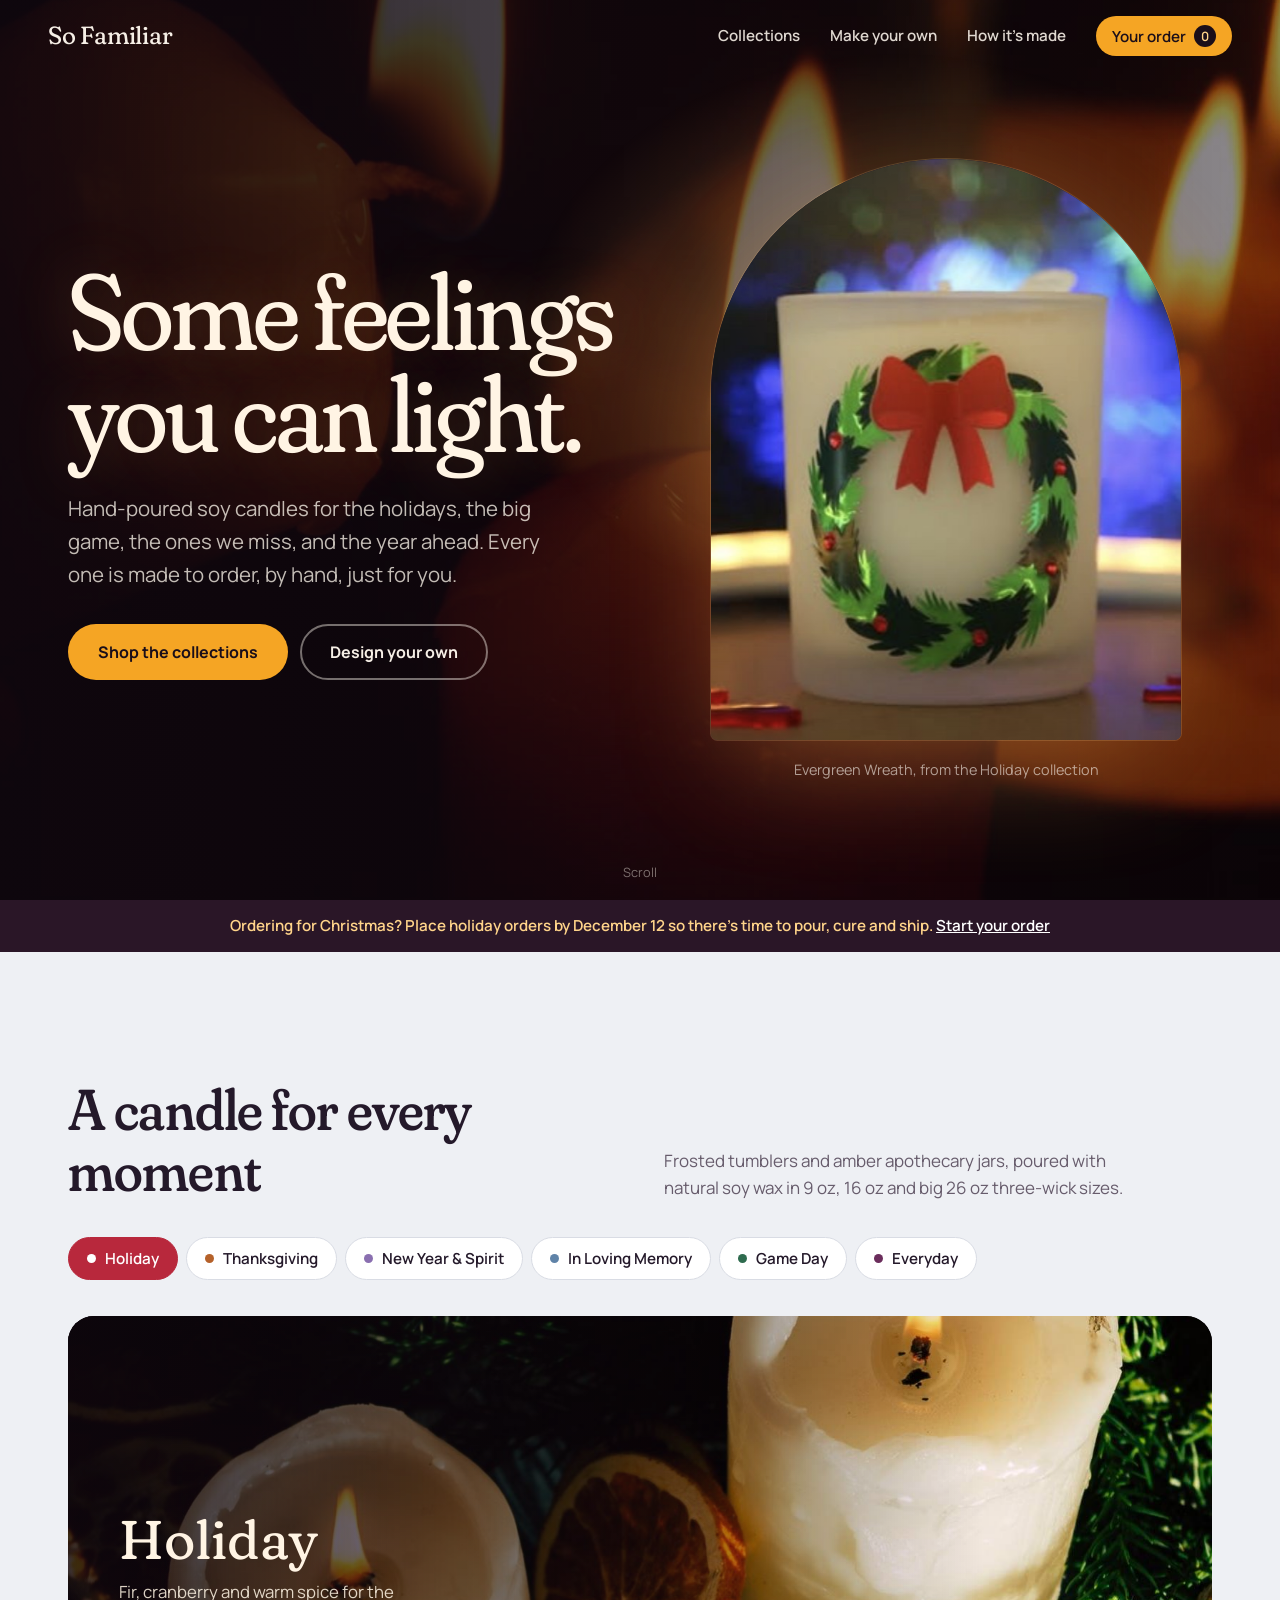
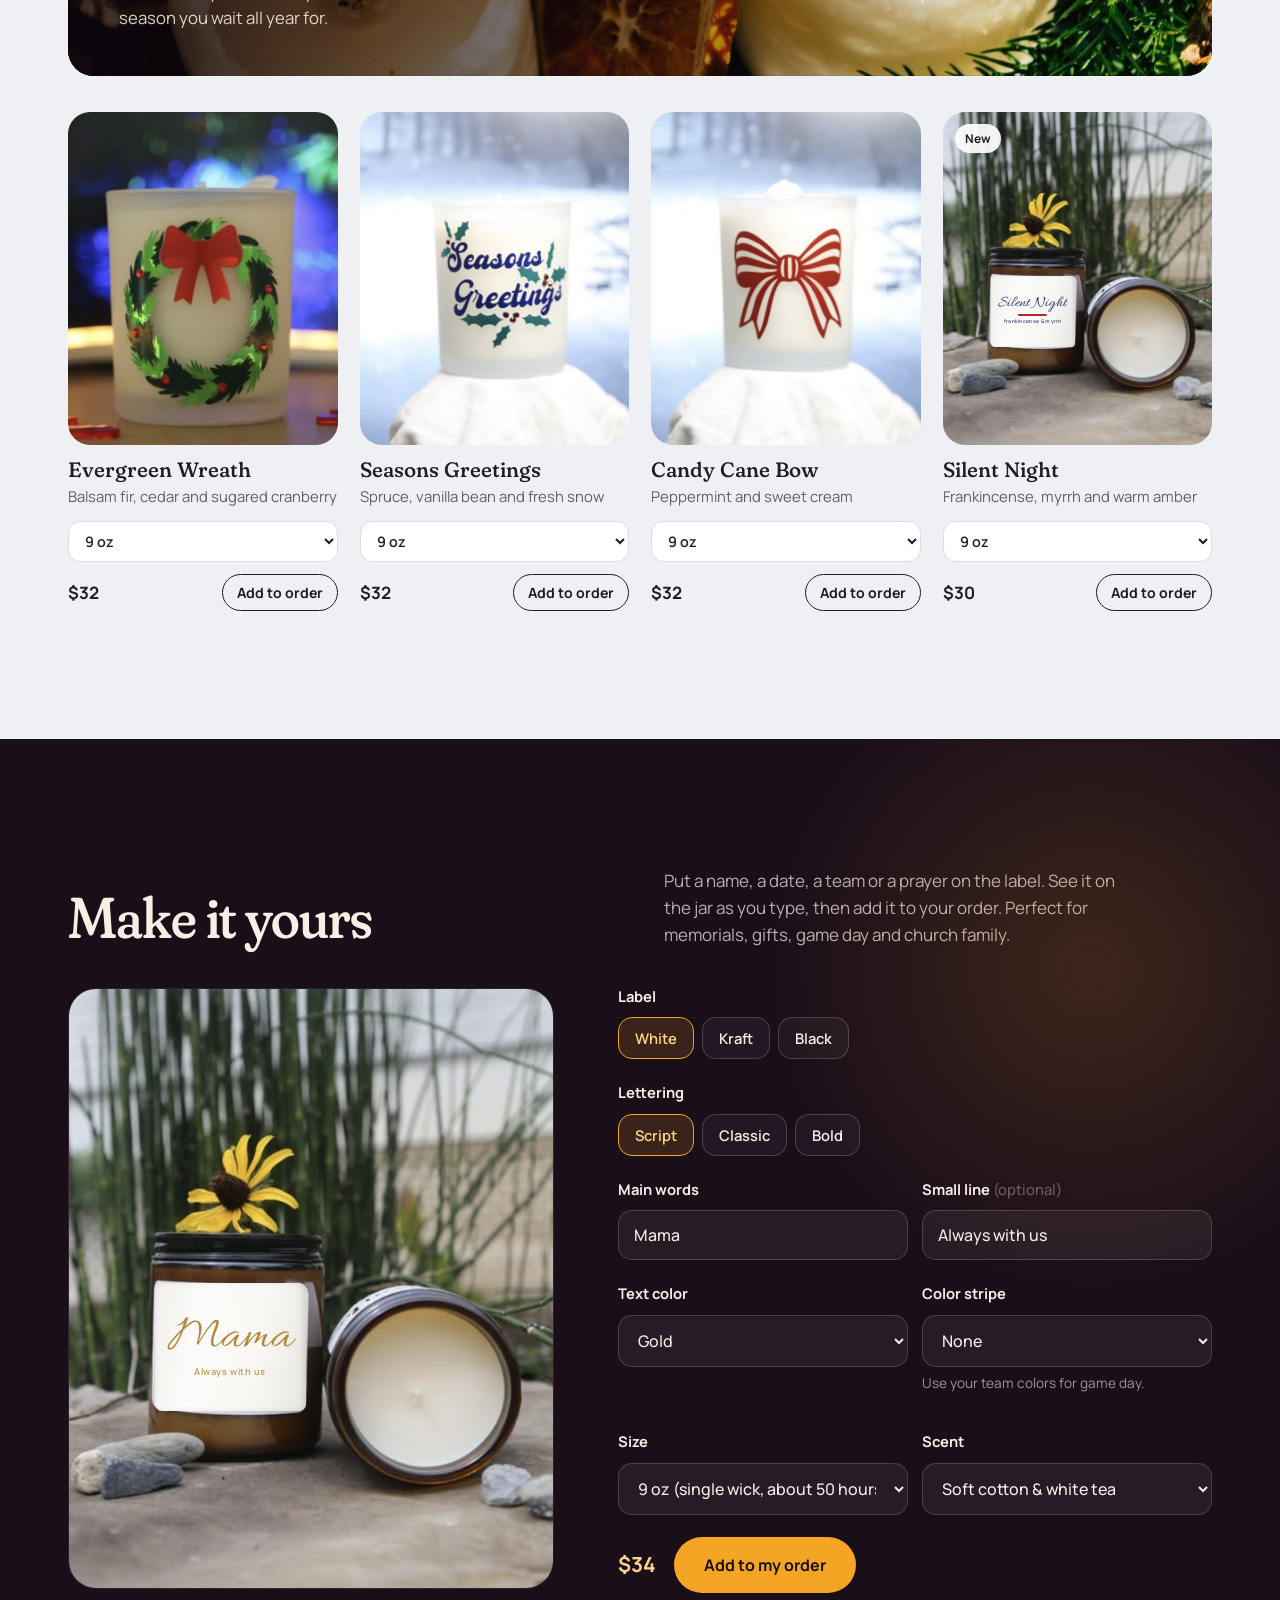
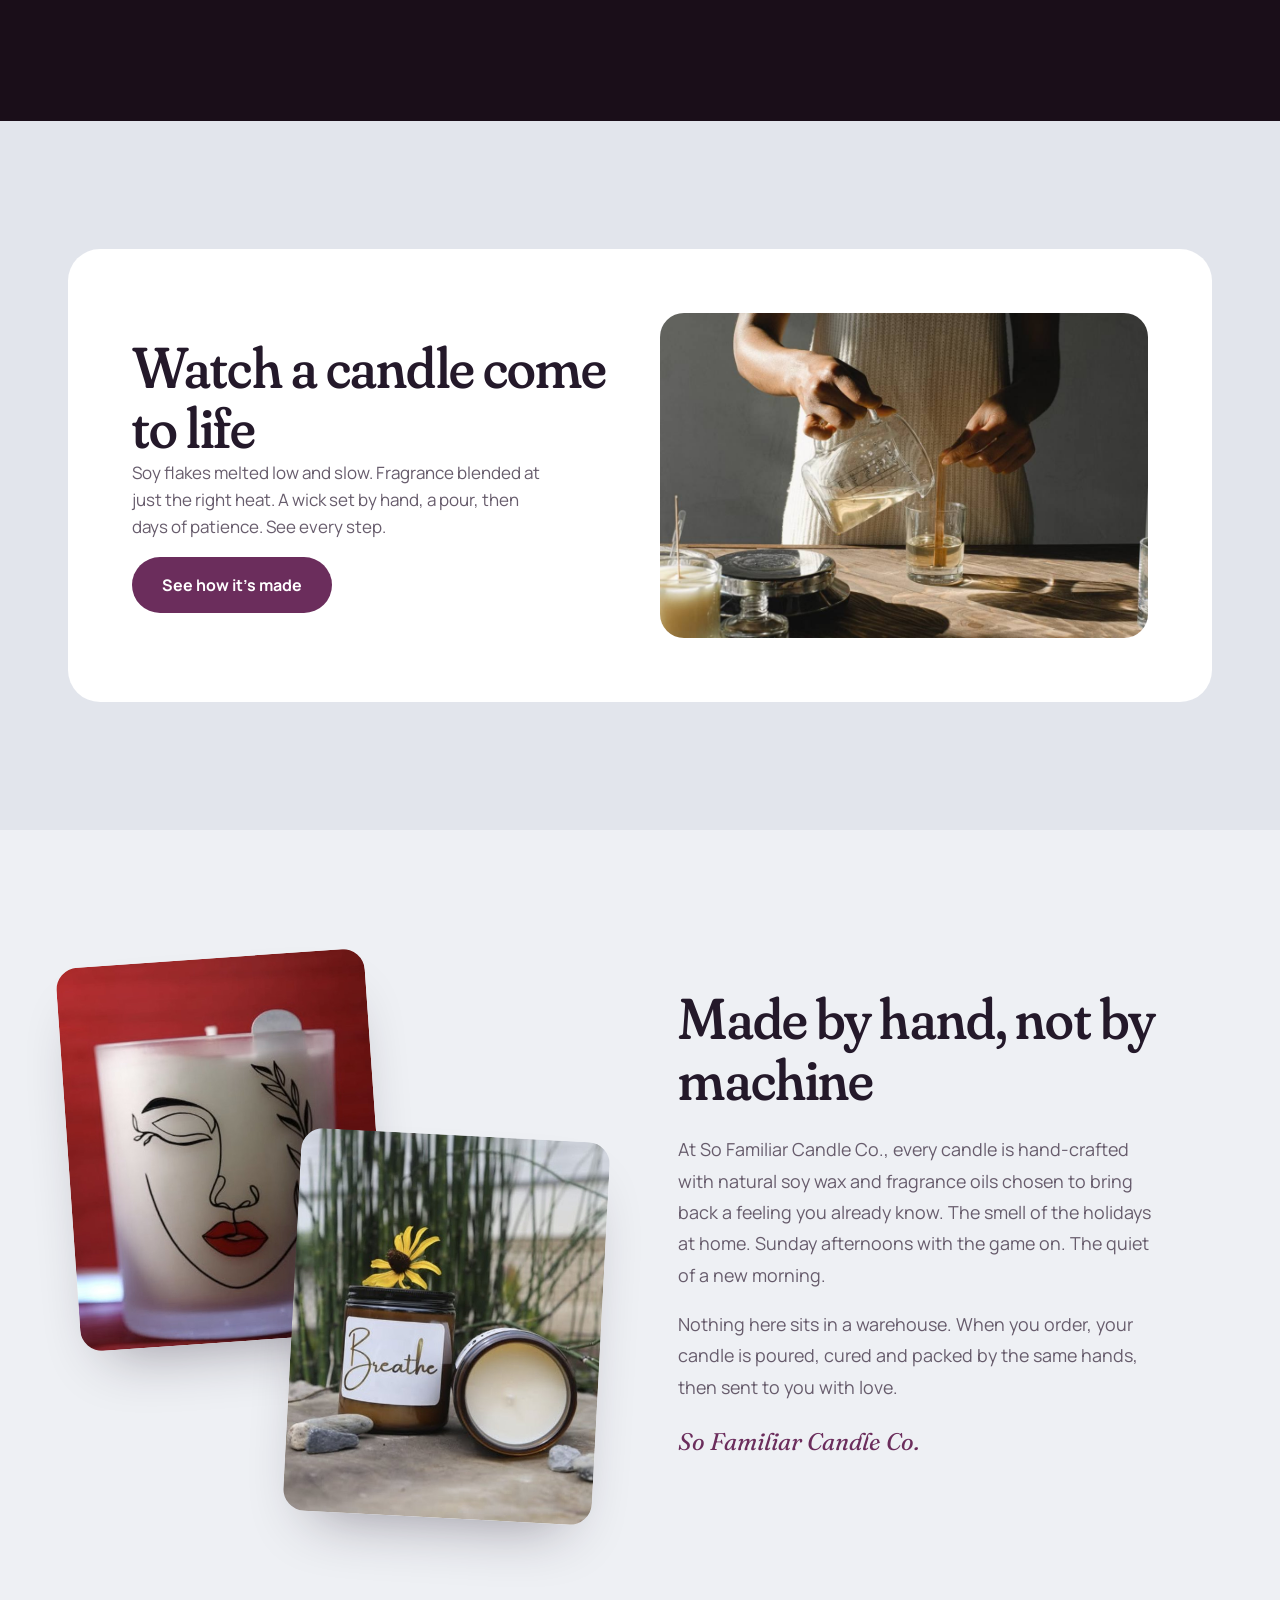
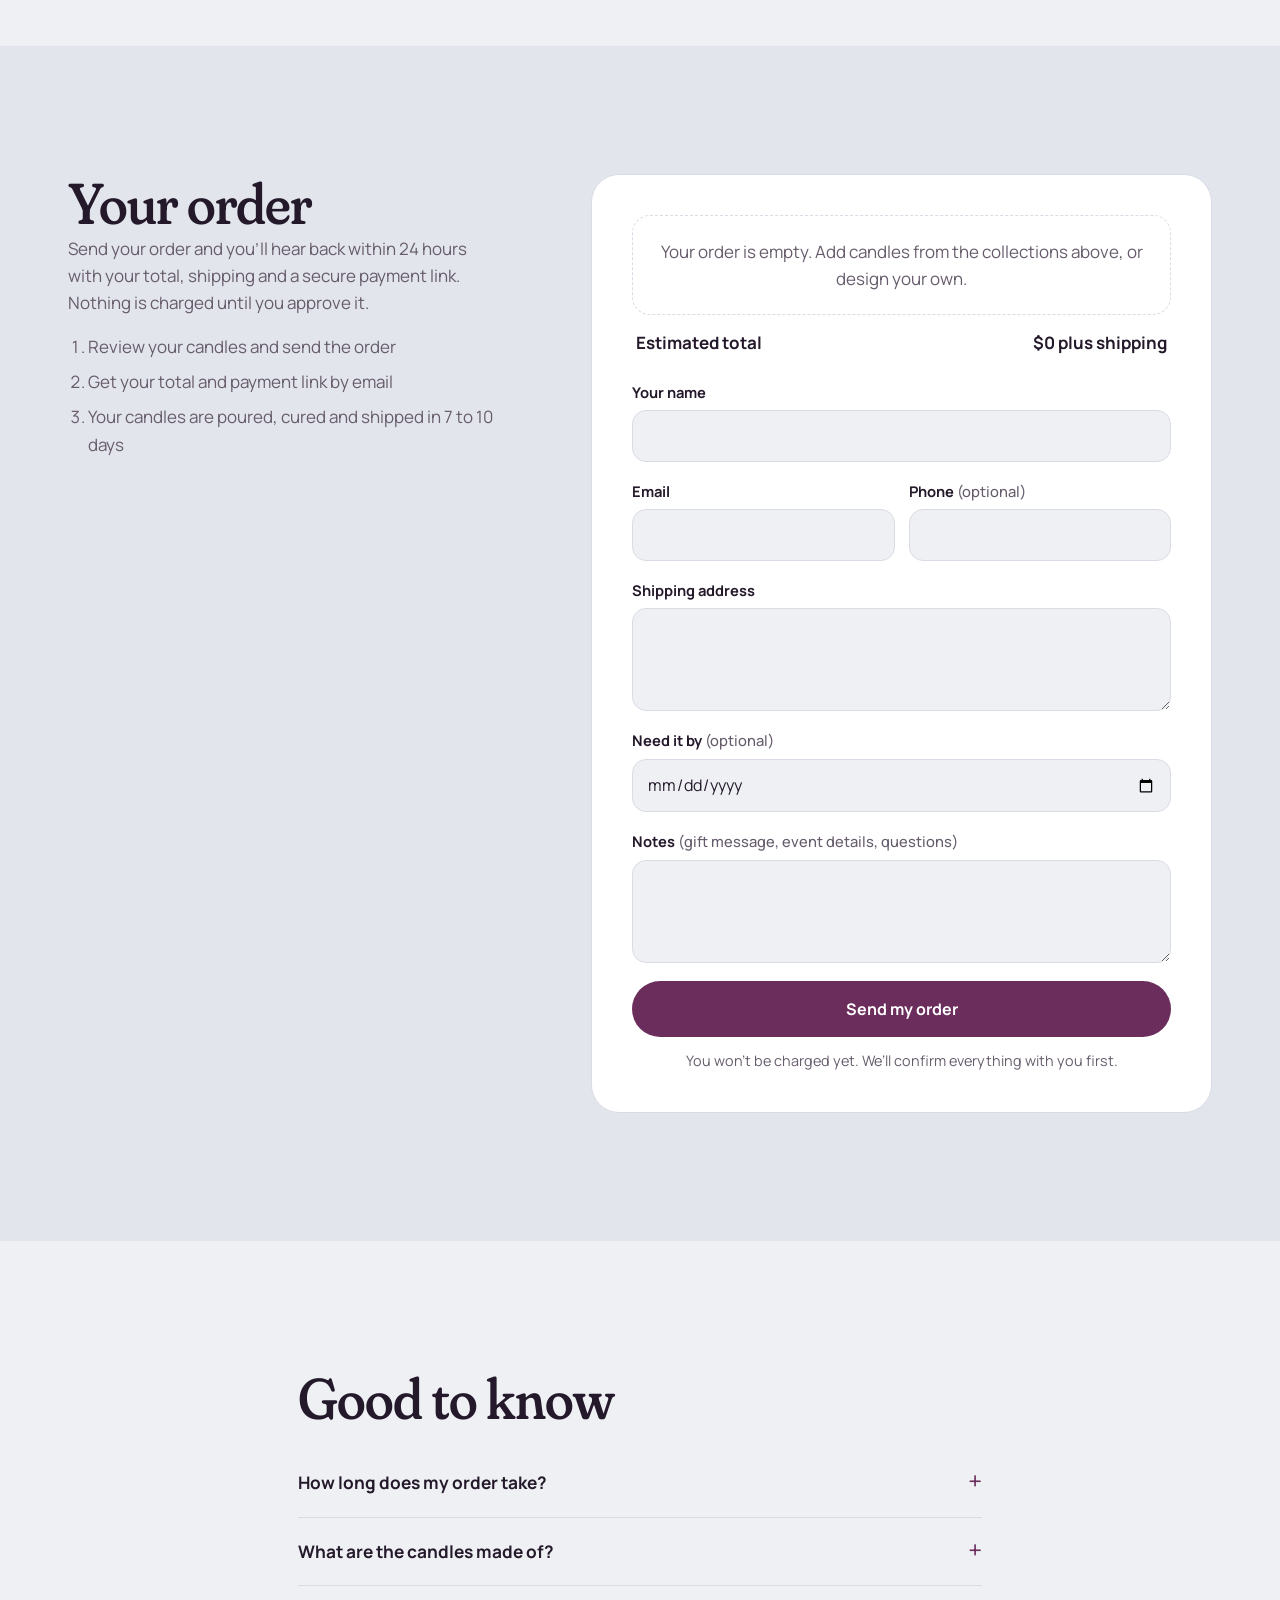
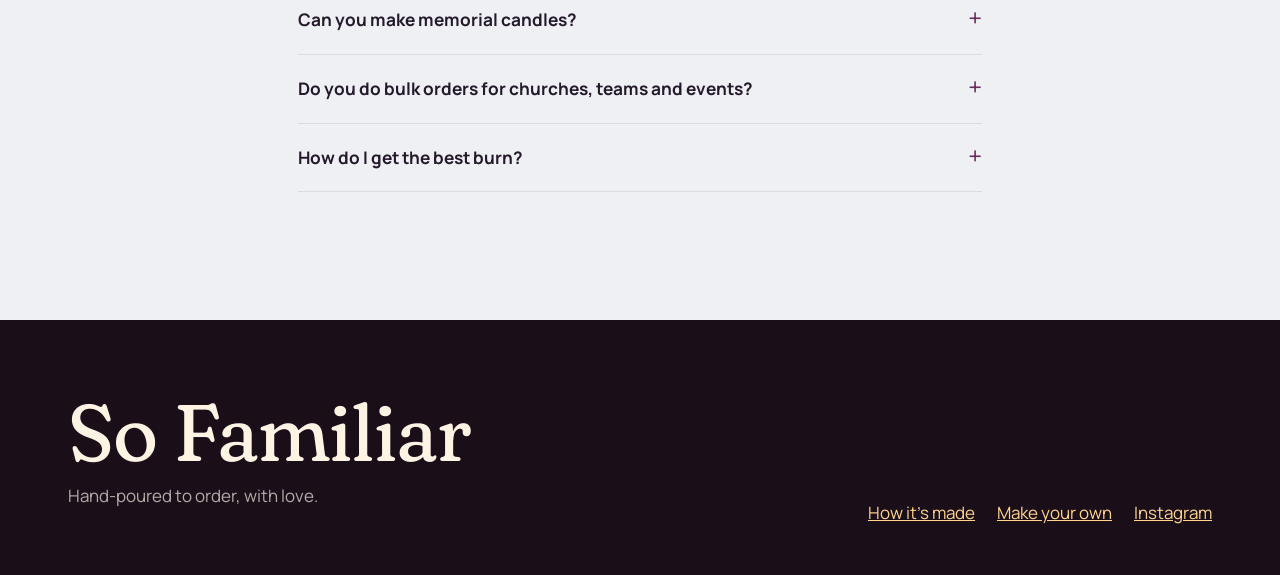
==== commit 5c87d08e: "Add candlelight hero photo and collection banners Co-Authored-By: Claude Opus 5.5 <noreply@anthropic" ====
--- a/public/index.html
+++ b/public/index.html
@@ -51,6 +51,7 @@
       <p>Frosted tumblers and amber apothecary jars, poured with natural soy wax in 9 oz, 16 oz and big 26 oz three-wick sizes.</p>
     </div>
     <div class="tabs" role="tablist" aria-label="Collections" id="tabs"></div>
+    <div class="coll-banner" id="collBanner" aria-live="polite"></div>
     <div class="grid" id="grid"></div>
   </div>
 </section>
--- a/public/styles.css
+++ b/public/styles.css
@@ -441,3 +441,28 @@
 .stage::after { content: ""; position: absolute; inset: 0; pointer-events: none; background: linear-gradient(to top, rgba(18,9,17,.65), rgba(18,9,17,0) 40%); }
 .readout { z-index: 2; }
 .craft-hero { background: linear-gradient(90deg, rgba(26,14,25,.96) 30%, rgba(26,14,25,.6)), url("img/craft-hero.jpg") center / cover; }
+
+/* ---------- Atmosphere photos ---------- */
+.hero::before {
+  content: ""; position: absolute; inset: -4%; z-index: 0; pointer-events: none;
+  background: linear-gradient(90deg, rgba(15,7,14,.94) 0%, rgba(15,7,14,.78) 42%, rgba(15,7,14,.45) 100%),
+              url("img/hero-candlelight.jpg") center / cover no-repeat;
+  animation: heroDrift 26s ease-in-out infinite alternate;
+}
+@keyframes heroDrift { from { transform: scale(1) translateX(0); } to { transform: scale(1.06) translateX(-1.5%); } }
+.hero::after { z-index: 1; }
+.hero-grid, .scroll-cue { z-index: 2; }
+
+.coll-banner {
+  position: relative; height: clamp(220px, 30vw, 360px); border-radius: 26px; overflow: hidden; margin-bottom: 36px;
+  background: var(--night);
+}
+.coll-banner img { width: 100%; height: 100%; object-fit: cover; display: block; }
+.coll-banner::after { content: ""; position: absolute; inset: 0; background: linear-gradient(90deg, rgba(15,7,14,.82) 0%, rgba(15,7,14,.45) 50%, rgba(15,7,14,0) 80%); }
+.cb-text { position: absolute; z-index: 1; left: clamp(22px, 4vw, 52px); bottom: clamp(22px, 4vw, 44px); max-width: 30ch; color: #FFF4E4; }
+.cb-text h3 { font-size: clamp(2rem, 4.4vw, 3.4rem); color: #FFF4E4; margin-bottom: 10px; font-weight: 400; }
+.cb-text p { margin: 0; color: rgba(255,244,228,.85); font-size: 1.05rem; }
+.coll-banner.show img { animation: bannerIn 1.4s ease both; }
+.coll-banner.show .cb-text { animation: bannerText .9s ease .15s both; }
+@keyframes bannerIn { from { opacity: .3; transform: scale(1.06); } to { opacity: 1; transform: none; } }
+@keyframes bannerText { from { opacity: 0; transform: translateY(10px); } to { opacity: 1; transform: none; } }
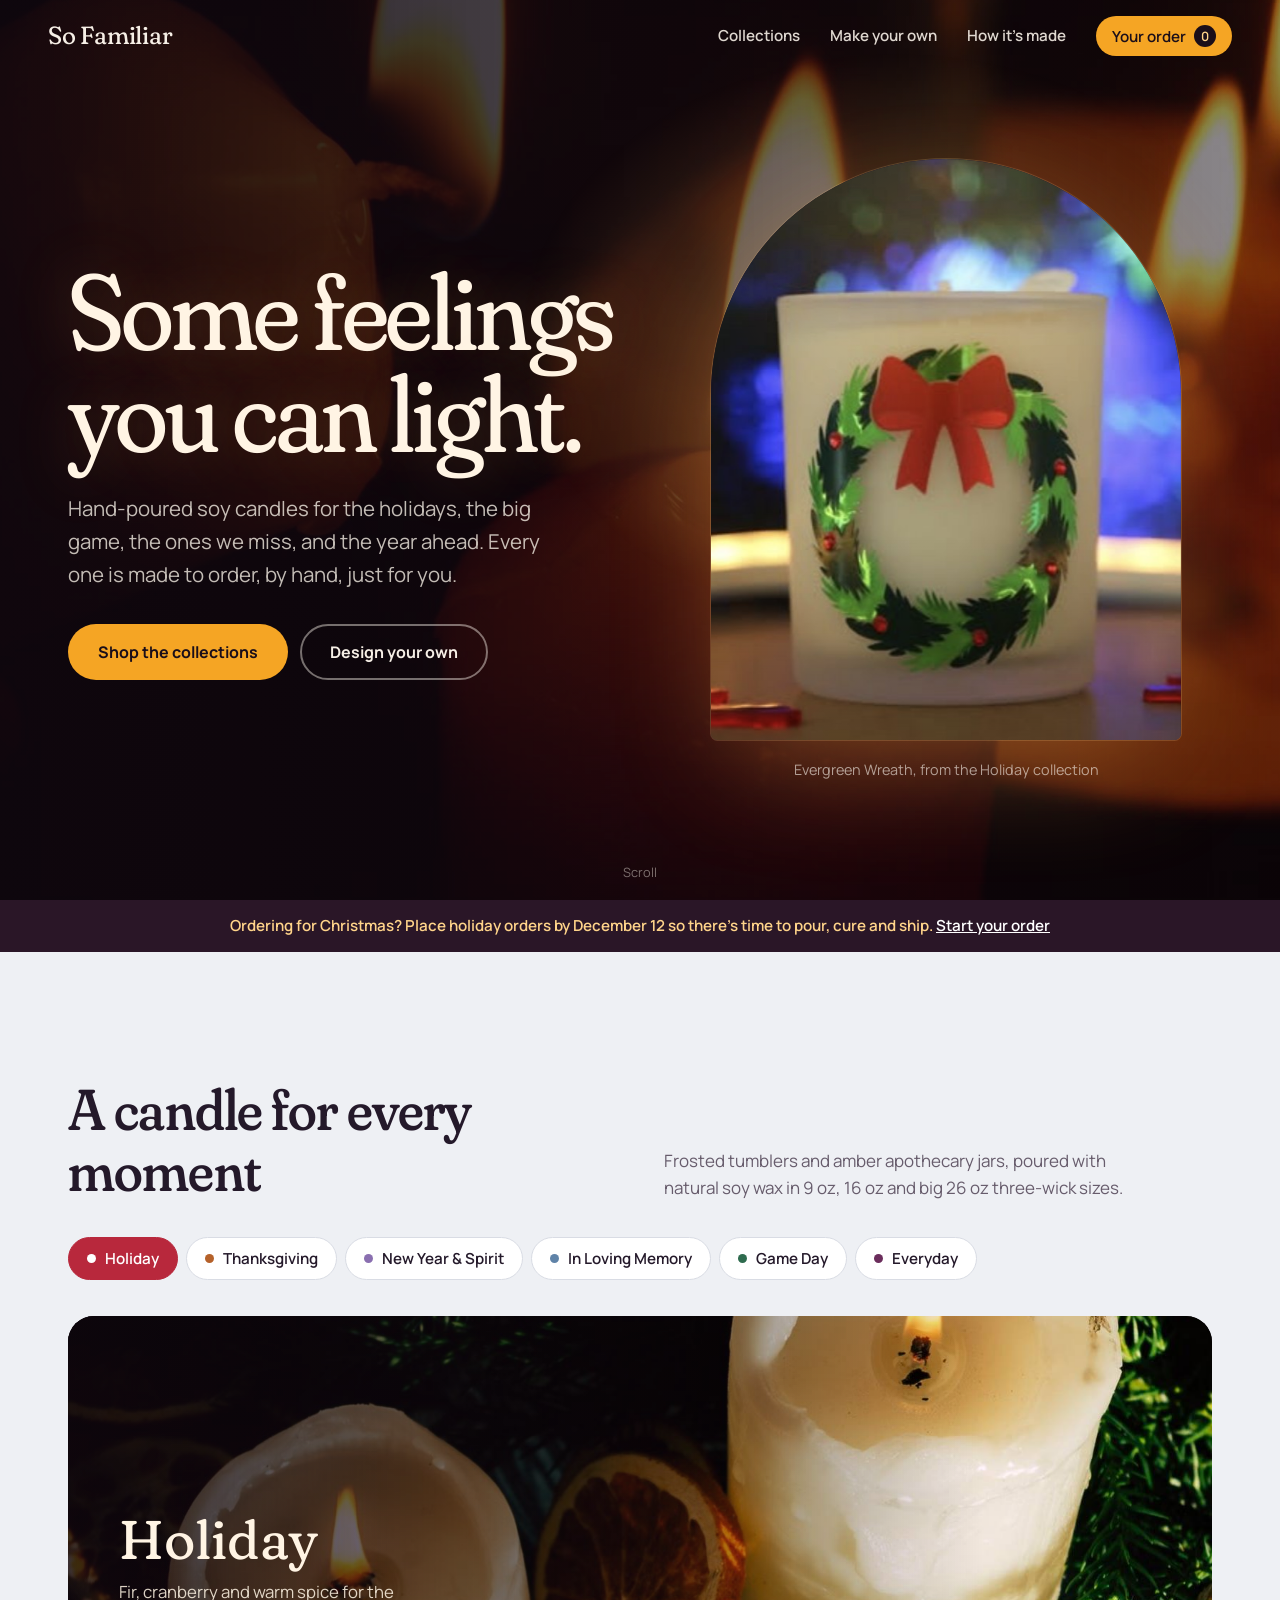
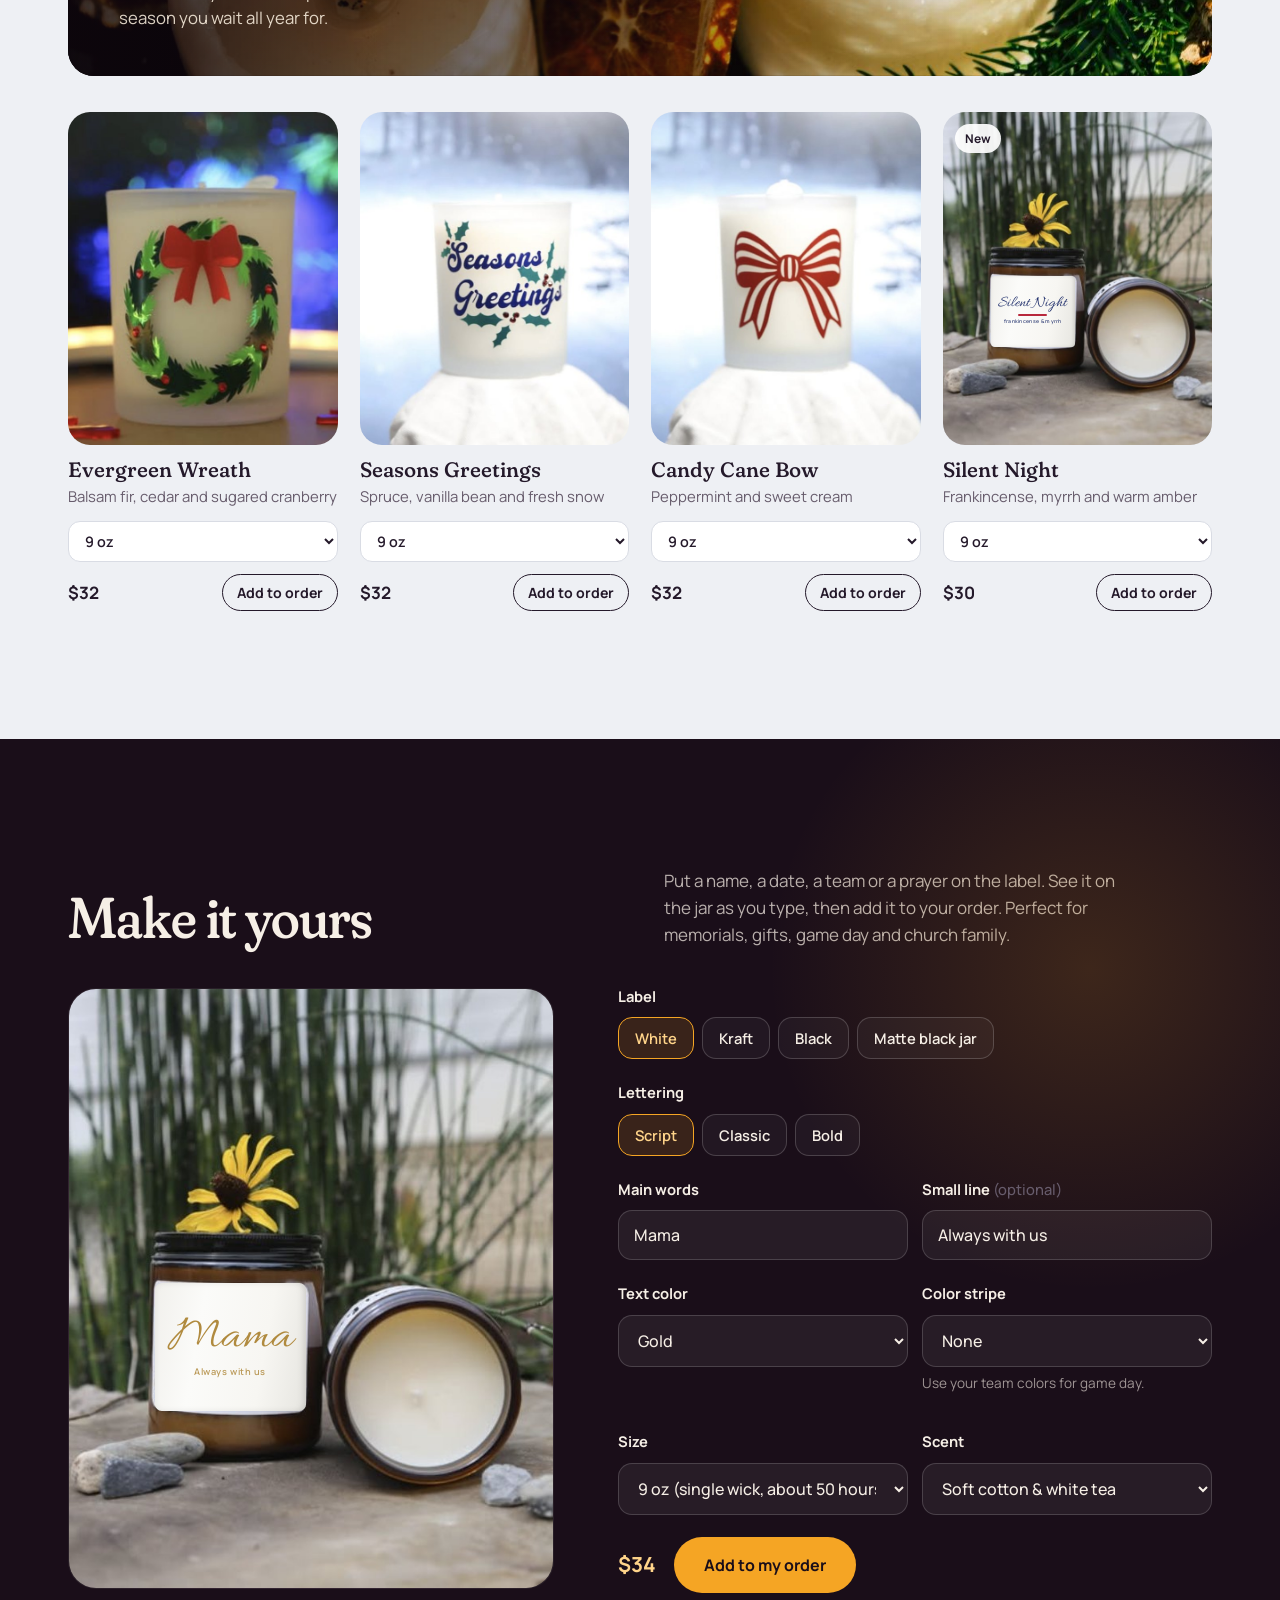
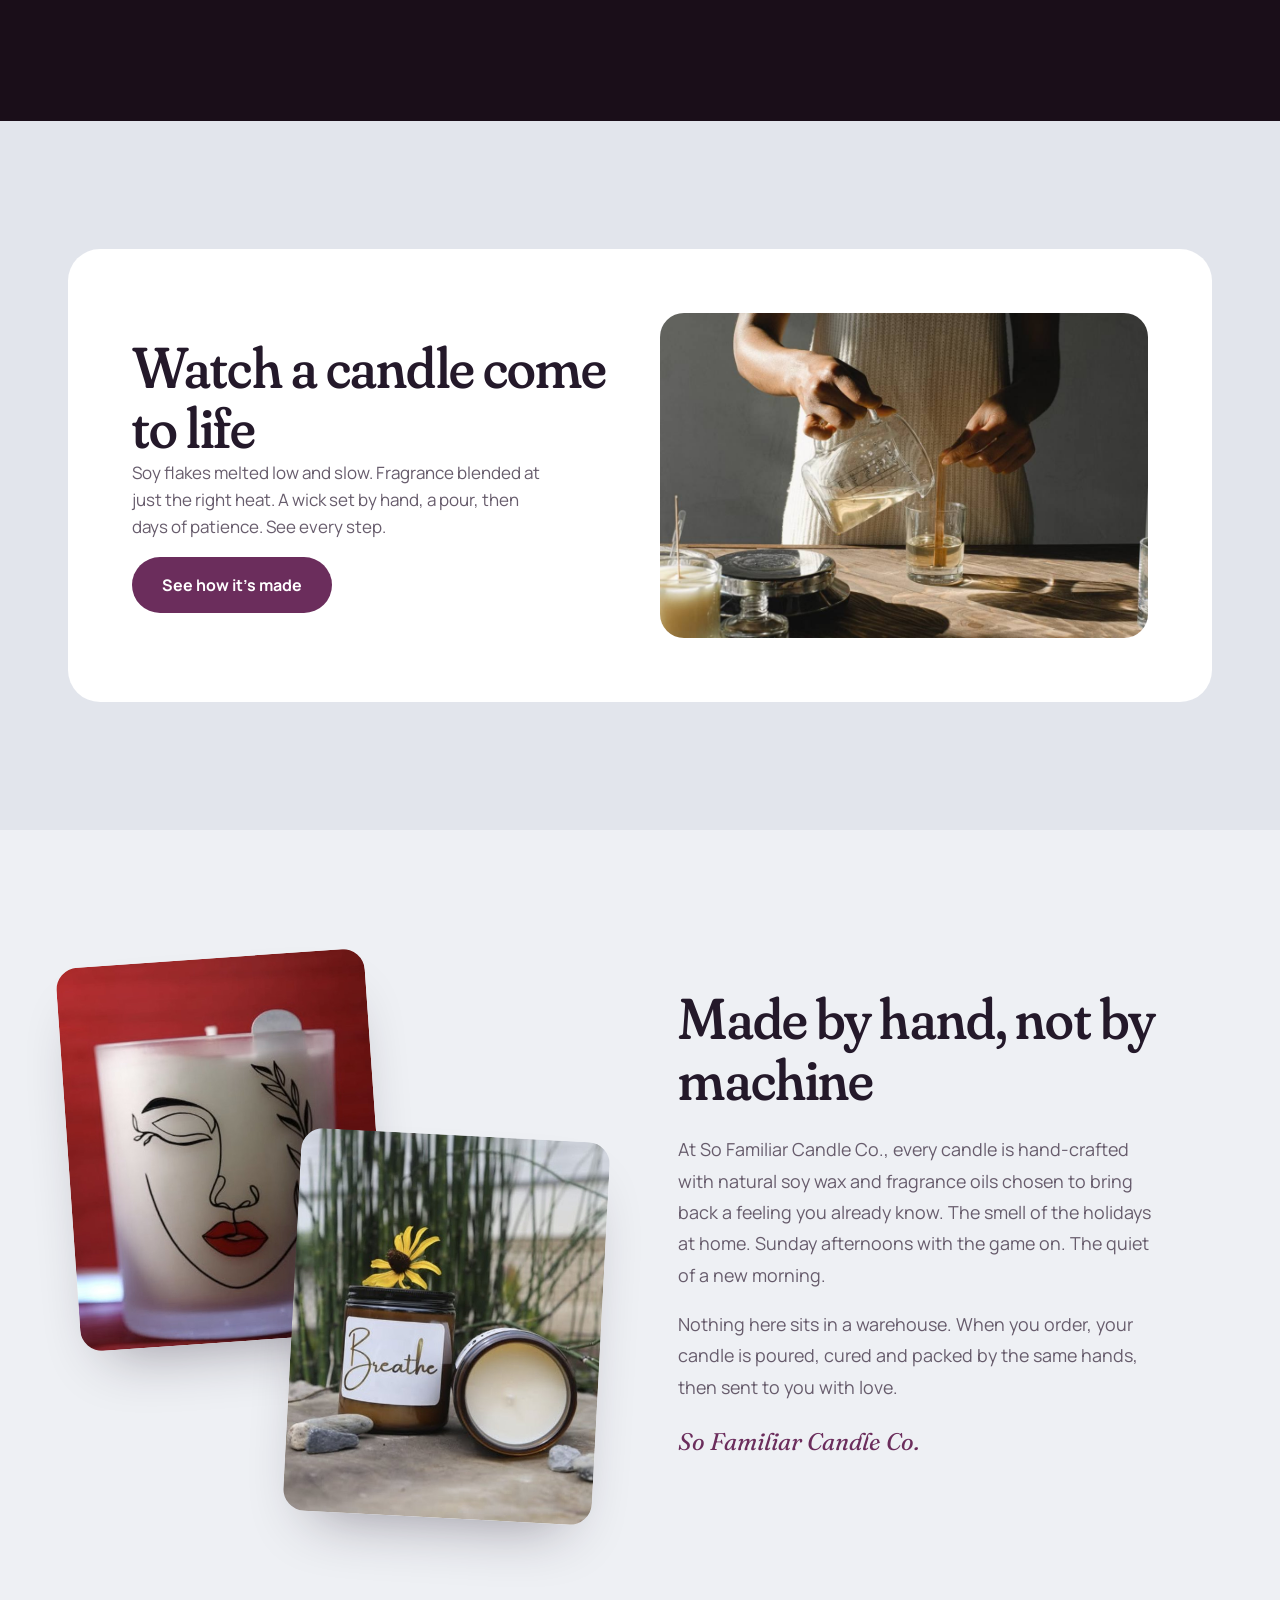
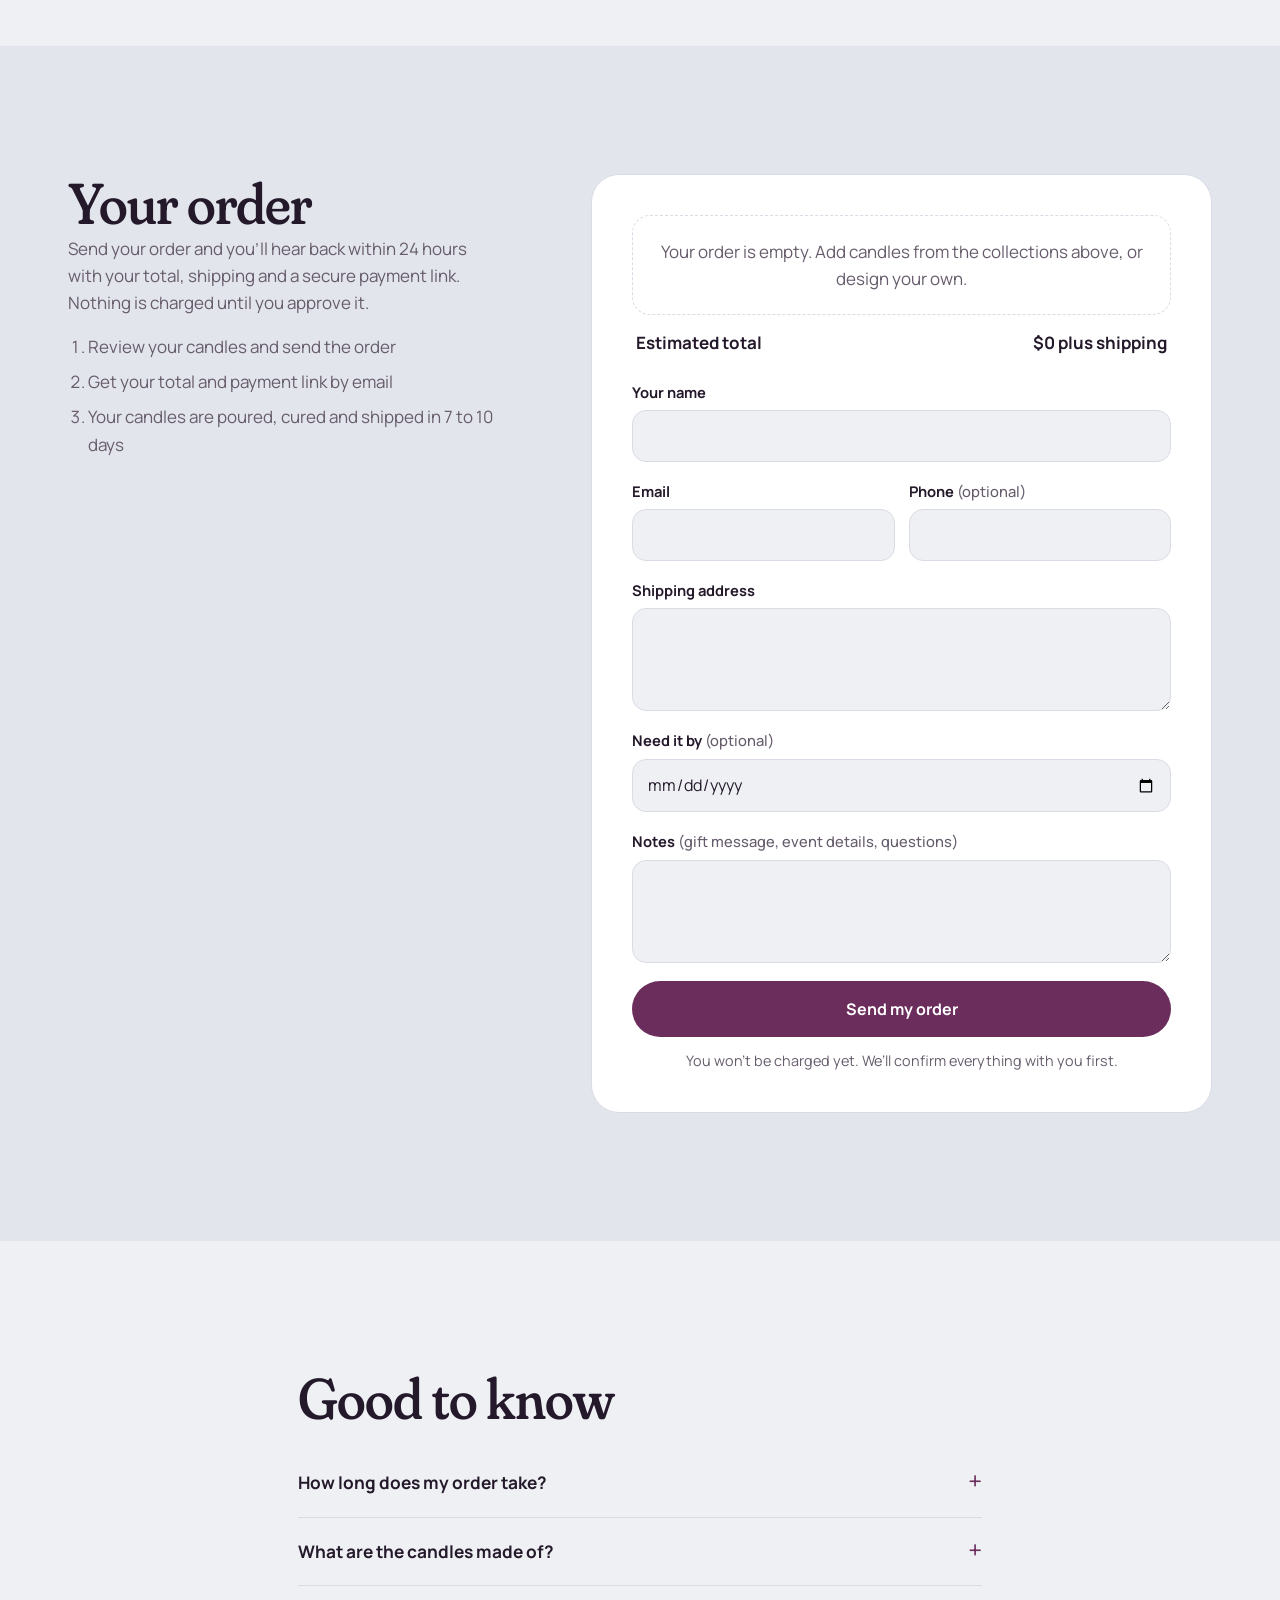
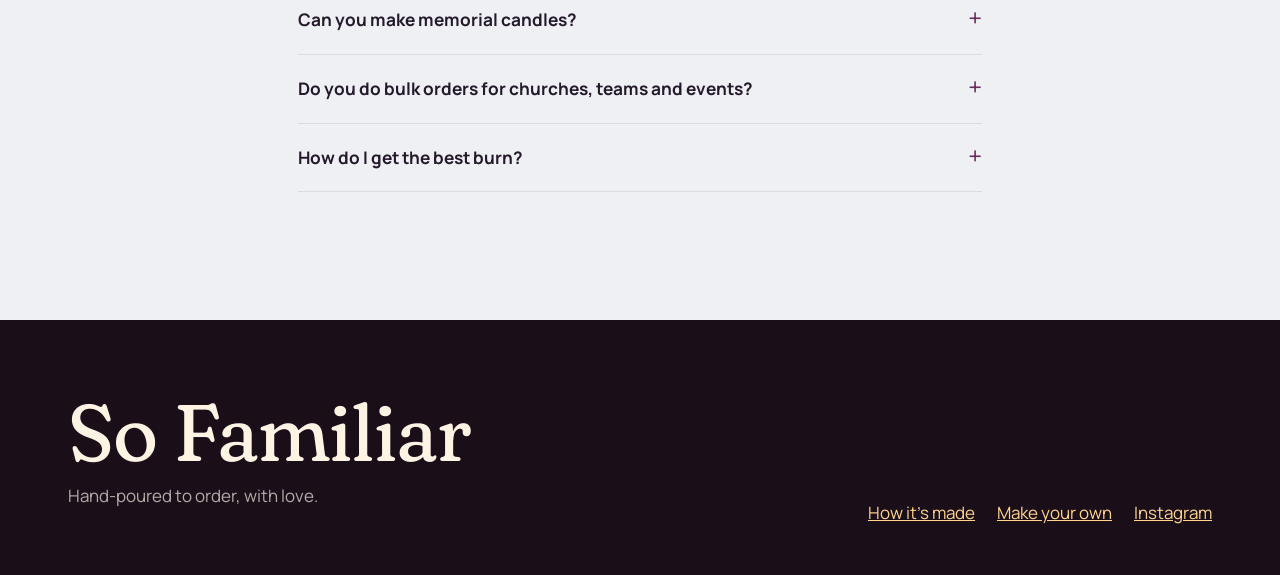
==== commit 7f66a5de: "Game Day: football, baseball, basketball and tailgate candles on her matte black jar; black jar opti" ====
--- a/public/index.html
+++ b/public/index.html
@@ -71,6 +71,7 @@
             <button type="button" data-b="white" aria-pressed="true">White</button>
             <button type="button" data-b="kraft" aria-pressed="false">Kraft</button>
             <button type="button" data-b="black" aria-pressed="false">Black</button>
+            <button type="button" data-b="jar" aria-pressed="false">Matte black jar</button>
           </div>
         </div>
         <div class="control">
--- a/public/styles.css
+++ b/public/styles.css
@@ -466,3 +466,5 @@
 .coll-banner.show .cb-text { animation: bannerText .9s ease .15s both; }
 @keyframes bannerIn { from { opacity: .3; transform: scale(1.06); } to { opacity: 1; transform: none; } }
 @keyframes bannerText { from { opacity: 0; transform: translateY(10px); } to { opacity: 1; transform: none; } }
+
+.mock-black .print { position: absolute; inset: 0; width: 100%; height: 100%; mix-blend-mode: screen; opacity: .94; filter: blur(.25px); }
